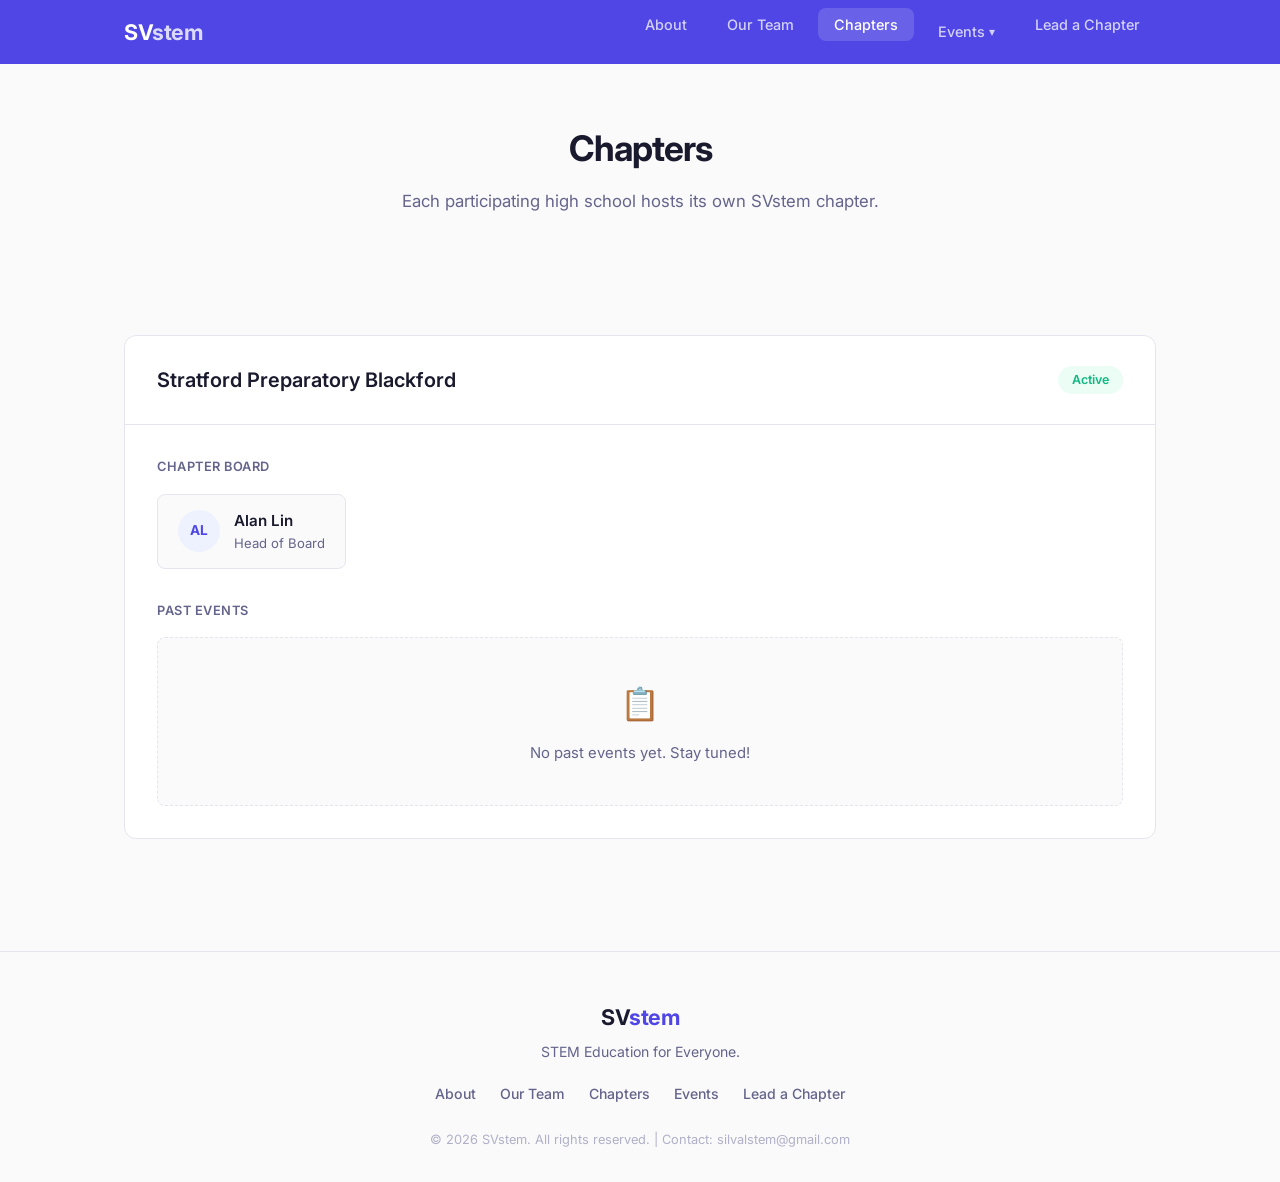
==== chapters.html @ 64b24dd4 "moved some things around" ====
<!DOCTYPE html>
<html lang="en">
<head>
  <meta charset="UTF-8">
  <meta name="viewport" content="width=device-width, initial-scale=1.0">
  <meta name="description" content="SVstem chapters — each participating high school hosts a student-run chapter dedicated to STEM outreach.">
  <title>Chapters — SVstem</title>
  <link rel="preconnect" href="https://fonts.googleapis.com">
  <link rel="preconnect" href="https://fonts.gstatic.com" crossorigin>
  <link href="https://fonts.googleapis.com/css2?family=Inter:wght@300;400;500;600;700&display=swap" rel="stylesheet">
  <link rel="stylesheet" href="styles.css">
</head>
<body>
  <nav id="main-nav">
    <div class="nav-container">
      <a href="index.html" class="nav-logo">SV<span class="logo-accent">stem</span></a>
      <button class="nav-toggle" id="nav-toggle" aria-label="Toggle navigation">
        <span></span><span></span><span></span>
      </button>
      <ul class="nav-links" id="nav-links">
        <li><a href="index.html">About</a></li>
        <li><a href="team.html">Our Team</a></li>
        <li><a href="chapters.html" class="active">Chapters</a></li>
        <li class="nav-dropdown">
          <a href="events.html" class="dropdown-trigger">Events <span class="dropdown-arrow">▾</span></a>
          <ul class="dropdown-menu">
            <li><a href="event-filler.html">Filler Event — Jan 1, 2100</a></li>
          </ul>
        </li>
        <li><a href="lead-a-chapter.html">Lead a Chapter</a></li>
      </ul>
    </div>
  </nav>

  <main>
    <section class="page-header" id="chapters-header">
      <div class="container">
        <h1 class="page-title">Chapters</h1>
        <p class="page-description">Each participating high school hosts its own SVstem chapter.</p>
      </div>
    </section>

    <section class="section" id="chapters-list">
      <div class="container">
        <div class="chapter-card" id="chapter-stratford">
          <div class="chapter-header">
            <h2 class="chapter-name">Stratford Preparatory Blackford</h2>
            <span class="chapter-badge">Active</span>
          </div>
          <div class="chapter-sections">
            <div class="chapter-section">
              <h3>Chapter Board</h3>
              <div class="chapter-board">
                <div class="board-member">
                  <div class="board-avatar">AL</div>
                  <div>
                    <p class="board-name">Alan Lin</p>
                    <p class="board-role">Head of Board</p>
                  </div>
                </div>
              </div>
            </div>
            <div class="chapter-section">
              <h3>Past Events</h3>
              <div class="empty-state">
                <div class="empty-icon">📋</div>
                <p>No past events yet. Stay tuned!</p>
              </div>
            </div>
          </div>
        </div>
      </div>
    </section>
  </main>

  <footer id="main-footer">
    <div class="container footer-content">
      <div class="footer-brand">
        <span class="nav-logo">SV<span class="logo-accent">stem</span></span>
        <p>STEM Education for Everyone.</p>
      </div>
      <div class="footer-links">
        <a href="index.html">About</a>
        <a href="team.html">Our Team</a>
        <a href="chapters.html">Chapters</a>
        <a href="events.html">Events</a>
        <a href="lead-a-chapter.html">Lead a Chapter</a>
      </div>
      <p class="footer-copy">&copy; 2026 SVstem. All rights reserved. | Contact: silvalstem@gmail.com</p>
    </div>
  </footer>

  <script src="script.js"></script>
</body>
</html>
---- styles.css ----
/* ========================================
   SVstem — Design System & Styles
   Minimalistic, clean, modern
   ======================================== */

/* --- Reset & Base --- */
*, *::before, *::after {
  box-sizing: border-box;
  margin: 0;
  padding: 0;
}

:root {
  --color-bg: #fafafa;
  --color-surface: #ffffff;
  --color-text: #1a1a2e;
  --color-text-secondary: #64648c;
  --color-accent: #4f46e5;
  --color-accent-light: #818cf8;
  --color-accent-bg: #eef2ff;
  --color-border: #e5e5ef;
  --color-success: #10b981;

  --font-family: 'Inter', -apple-system, BlinkMacSystemFont, 'Segoe UI', sans-serif;
  --radius: 12px;
  --radius-sm: 8px;
  --shadow-sm: 0 1px 3px rgba(0,0,0,0.04);
  --shadow-md: 0 4px 16px rgba(0,0,0,0.06);
  --shadow-lg: 0 8px 32px rgba(0,0,0,0.08);
  --transition: 0.2s ease;

  --nav-height: 64px;
}

html {
  scroll-behavior: smooth;
}

body {
  font-family: var(--font-family);
  background: var(--color-bg);
  color: var(--color-text);
  line-height: 1.6;
  -webkit-font-smoothing: antialiased;
}

a {
  color: inherit;
  text-decoration: none;
}

img {
  max-width: 100%;
  display: block;
}

/* --- Container --- */
.container {
  max-width: 1080px;
  margin: 0 auto;
  padding: 0 24px;
}

/* --- Navigation --- */
#main-nav {
  position: fixed;
  top: 0;
  left: 0;
  right: 0;
  z-index: 100;
  background: var(--color-accent);
  backdrop-filter: blur(16px);
  -webkit-backdrop-filter: blur(16px);
  border-bottom: none;
  height: var(--nav-height);
}

.nav-container {
  max-width: 1080px;
  margin: 0 auto;
  padding: 0 24px;
  display: flex;
  align-items: center;
  justify-content: space-between;
  height: 100%;
}

.nav-logo {
  font-size: 1.35rem;
  font-weight: 700;
  letter-spacing: -0.5px;
  color: #fff;
}

.logo-accent {
  color: rgba(255, 255, 255, 0.8);
}

.nav-links {
  display: flex;
  list-style: none;
  gap: 8px;
}

.nav-links a {
  padding: 8px 16px;
  border-radius: var(--radius-sm);
  font-size: 0.9rem;
  font-weight: 500;
  color: rgba(255, 255, 255, 0.75);
  transition: color var(--transition), background var(--transition);
}

.nav-links a:hover,
.nav-links a.active {
  color: #fff;
  background: rgba(255, 255, 255, 0.15);
}

.nav-toggle {
  display: none;
  background: none;
  border: none;
  cursor: pointer;
  flex-direction: column;
  gap: 5px;
  padding: 4px;
}

.nav-toggle span {
  display: block;
  width: 22px;
  height: 2px;
  background: #fff;
  border-radius: 2px;
  transition: transform var(--transition), opacity var(--transition);
}

/* --- Hero --- */
.hero {
  position: relative;
  min-height: 85vh;
  display: flex;
  align-items: center;
  padding: calc(var(--nav-height) + 48px) 24px 80px;
  max-width: 1080px;
  margin: 0 auto;
  overflow: hidden;
}

.hero-content {
  position: relative;
  z-index: 1;
  max-width: 620px;
}

.hero-title {
  font-size: clamp(2.4rem, 5vw, 3.6rem);
  font-weight: 700;
  line-height: 1.15;
  letter-spacing: -1.5px;
  margin-bottom: 24px;
}

.text-accent {
  color: var(--color-accent);
}

.hero-subtitle {
  font-size: 1.1rem;
  color: var(--color-text-secondary);
  line-height: 1.7;
  margin-bottom: 36px;
  max-width: 500px;
}

.hero-decoration {
  position: absolute;
  right: -40px;
  top: 50%;
  transform: translateY(-50%);
  width: 400px;
  height: 400px;
}

.hero-shape {
  position: absolute;
  border-radius: 50%;
  opacity: 0.12;
}

.shape-1 {
  width: 320px;
  height: 320px;
  background: var(--color-accent);
  top: 0;
  right: 0;
  animation: float 8s ease-in-out infinite;
}

.shape-2 {
  width: 200px;
  height: 200px;
  background: var(--color-accent-light);
  bottom: 20px;
  left: 20px;
  animation: float 6s ease-in-out infinite reverse;
}

.shape-3 {
  width: 120px;
  height: 120px;
  background: var(--color-success);
  top: 40px;
  left: 60px;
  animation: float 7s ease-in-out infinite 1s;
}

@keyframes float {
  0%, 100% { transform: translateY(0); }
  50% { transform: translateY(-20px); }
}

/* --- Buttons --- */
.btn {
  display: inline-block;
  padding: 12px 28px;
  border-radius: var(--radius-sm);
  font-size: 0.9rem;
  font-weight: 600;
  cursor: pointer;
  transition: all var(--transition);
  border: none;
}

.btn-primary {
  background: var(--color-accent);
  color: #fff;
}

.btn-primary:hover {
  background: #4338ca;
  box-shadow: 0 4px 16px rgba(79, 70, 229, 0.3);
}

.btn-outline {
  background: transparent;
  color: var(--color-accent);
  border: 1.5px solid var(--color-accent);
}

.btn-outline:hover {
  background: var(--color-accent-bg);
}

/* --- Sections --- */
.section {
  padding: 80px 0;
}

.section-alt {
  background: var(--color-surface);
  border-top: 1px solid var(--color-border);
  border-bottom: 1px solid var(--color-border);
}

.section-title {
  font-size: 1.75rem;
  font-weight: 700;
  letter-spacing: -0.5px;
  margin-bottom: 48px;
  text-align: center;
}

/* --- Page Header --- */
.page-header {
  padding: calc(var(--nav-height) + 56px) 0 40px;
  text-align: center;
}

.page-title {
  font-size: 2.2rem;
  font-weight: 700;
  letter-spacing: -1px;
  margin-bottom: 12px;
}

.page-description {
  color: var(--color-text-secondary);
  font-size: 1.05rem;
}

/* --- About Cards --- */
.about-grid {
  display: grid;
  grid-template-columns: repeat(auto-fit, minmax(280px, 1fr));
  gap: 24px;
}

.about-card {
  background: var(--color-surface);
  border: 1px solid var(--color-border);
  border-radius: var(--radius);
  padding: 32px 28px;
  transition: box-shadow var(--transition), transform var(--transition);
}

.about-card:hover {
  box-shadow: var(--shadow-md);
  transform: translateY(-2px);
}

.about-icon {
  font-size: 1.8rem;
  margin-bottom: 16px;
}

.about-card h3 {
  font-size: 1.1rem;
  font-weight: 600;
  margin-bottom: 12px;
}

.about-card p {
  color: var(--color-text-secondary);
  font-size: 0.93rem;
  line-height: 1.65;
}

/* --- CTA --- */
.cta-container {
  text-align: center;
  max-width: 600px;
}

.cta-text {
  color: var(--color-text-secondary);
  font-size: 1.05rem;
  line-height: 1.7;
  margin-bottom: 32px;
}

.cta-actions {
  display: flex;
  gap: 16px;
  justify-content: center;
  flex-wrap: wrap;
}

/* --- Team --- */
.team-grid {
  display: grid;
  grid-template-columns: repeat(auto-fill, minmax(240px, 1fr));
  gap: 24px;
}

.team-card {
  background: var(--color-surface);
  border: 1px solid var(--color-border);
  border-radius: var(--radius);
  padding: 36px 28px;
  text-align: center;
  transition: box-shadow var(--transition), transform var(--transition);
}

.team-card:hover {
  box-shadow: var(--shadow-md);
  transform: translateY(-2px);
}

.team-avatar {
  width: 64px;
  height: 64px;
  border-radius: 50%;
  background: var(--color-accent-bg);
  color: var(--color-accent);
  display: flex;
  align-items: center;
  justify-content: center;
  font-weight: 700;
  font-size: 1.1rem;
  margin: 0 auto 20px;
}

.team-name {
  font-size: 1.05rem;
  font-weight: 600;
  margin-bottom: 4px;
}

.team-role {
  color: var(--color-text-secondary);
  font-size: 0.88rem;
  margin-bottom: 14px;
}

.team-email {
  color: var(--color-accent);
  font-size: 0.85rem;
  font-weight: 500;
  transition: color var(--transition);
}

.team-email:hover {
  color: #4338ca;
}

/* --- Chapters --- */
.chapter-card {
  background: var(--color-surface);
  border: 1px solid var(--color-border);
  border-radius: var(--radius);
  overflow: hidden;
  margin-bottom: 32px;
}

.chapter-header {
  display: flex;
  align-items: center;
  justify-content: space-between;
  padding: 28px 32px;
  border-bottom: 1px solid var(--color-border);
}

.chapter-name {
  font-size: 1.25rem;
  font-weight: 600;
}

.chapter-badge {
  background: #ecfdf5;
  color: var(--color-success);
  font-size: 0.78rem;
  font-weight: 600;
  padding: 4px 14px;
  border-radius: 999px;
}

.chapter-sections {
  padding: 32px;
  display: grid;
  gap: 32px;
}

.chapter-section h3 {
  font-size: 1rem;
  font-weight: 600;
  margin-bottom: 16px;
  color: var(--color-text-secondary);
  text-transform: uppercase;
  letter-spacing: 0.5px;
  font-size: 0.8rem;
}

.chapter-board {
  display: flex;
  flex-wrap: wrap;
  gap: 16px;
}

.board-member {
  display: flex;
  align-items: center;
  gap: 14px;
  background: var(--color-bg);
  padding: 14px 20px;
  border-radius: var(--radius-sm);
  border: 1px solid var(--color-border);
}

.board-avatar {
  width: 42px;
  height: 42px;
  border-radius: 50%;
  background: var(--color-accent-bg);
  color: var(--color-accent);
  display: flex;
  align-items: center;
  justify-content: center;
  font-weight: 700;
  font-size: 0.85rem;
  flex-shrink: 0;
}

.board-name {
  font-weight: 600;
  font-size: 0.95rem;
}

.board-role {
  color: var(--color-text-secondary);
  font-size: 0.82rem;
}

/* --- Empty State --- */
.empty-state {
  text-align: center;
  padding: 40px 24px;
  background: var(--color-bg);
  border-radius: var(--radius-sm);
  border: 1px dashed var(--color-border);
}

.empty-icon {
  font-size: 2rem;
  margin-bottom: 12px;
}

.empty-state p {
  color: var(--color-text-secondary);
  font-size: 0.93rem;
}

/* --- Calendar --- */
.calendar-wrapper {
  background: var(--color-surface);
  border: 1px solid var(--color-border);
  border-radius: var(--radius);
  padding: 32px;
  margin-bottom: 40px;
}

.calendar-nav {
  display: flex;
  align-items: center;
  justify-content: space-between;
  margin-bottom: 24px;
}

.calendar-month {
  font-size: 1.15rem;
  font-weight: 600;
}

.calendar-btn {
  background: var(--color-bg);
  border: 1px solid var(--color-border);
  border-radius: var(--radius-sm);
  padding: 8px 16px;
  cursor: pointer;
  font-size: 1rem;
  color: var(--color-text);
  transition: all var(--transition);
}

.calendar-btn:hover {
  background: var(--color-accent-bg);
  color: var(--color-accent);
  border-color: var(--color-accent);
}

.calendar-grid {
  display: grid;
  grid-template-columns: repeat(7, 1fr);
  gap: 2px;
}

.calendar-day-header {
  text-align: center;
  font-size: 0.78rem;
  font-weight: 600;
  color: var(--color-text-secondary);
  padding: 8px 0;
  text-transform: uppercase;
  letter-spacing: 0.5px;
}

.calendar-day {
  text-align: center;
  padding: 10px 4px;
  border-radius: var(--radius-sm);
  font-size: 0.88rem;
  color: var(--color-text-secondary);
  transition: background var(--transition);
}

.calendar-day.today {
  background: var(--color-accent);
  color: #fff;
  font-weight: 600;
}

.calendar-day.other-month {
  color: #d1d1e0;
}

/* --- Nav Dropdown --- */
.nav-dropdown {
  position: relative;
}

.dropdown-trigger {
  display: flex;
  align-items: center;
  gap: 4px;
}

.dropdown-arrow {
  font-size: 0.75rem;
  transition: transform 0.2s ease;
}

.dropdown-menu {
  position: absolute;
  top: 100%;
  left: 0;
  min-width: 240px;
  background: var(--color-surface);
  border: 1px solid var(--color-border);
  border-radius: var(--radius-sm);
  box-shadow: var(--shadow-md);
  list-style: none;
  padding: 8px 0;
  opacity: 0;
  visibility: hidden;
  transform: translateY(4px);
  transition: opacity 0.2s ease, transform 0.2s ease, visibility 0.2s ease;
  z-index: 200;
}

.nav-dropdown:hover .dropdown-menu,
.nav-dropdown.open .dropdown-menu {
  opacity: 1;
  visibility: visible;
  transform: translateY(0);
}

.nav-dropdown:hover .dropdown-arrow {
  transform: rotate(180deg);
}

.dropdown-menu li a {
  display: block;
  padding: 10px 20px;
  font-size: 0.88rem;
  font-weight: 500;
  color: var(--color-text-secondary);
  transition: color var(--transition), background var(--transition);
  white-space: nowrap;
}

.dropdown-menu li a:hover,
.dropdown-menu li a.active {
  color: var(--color-accent);
  background: var(--color-accent-bg);
}

/* --- Events Listing Cards --- */
.events-list {
  display: grid;
  gap: 16px;
}

.event-card {
  display: flex;
  align-items: center;
  gap: 24px;
  padding: 24px 28px;
  background: var(--color-surface);
  border: 1px solid var(--color-border);
  border-radius: var(--radius);
  text-decoration: none;
  transition: box-shadow var(--transition), transform var(--transition);
}

.event-card:hover {
  box-shadow: var(--shadow-md);
  transform: translateY(-2px);
}

.event-card-date {
  display: flex;
  flex-direction: column;
  align-items: center;
  min-width: 56px;
  padding: 12px 8px;
  background: var(--color-accent-bg);
  border-radius: var(--radius-sm);
  flex-shrink: 0;
}

.event-card-month {
  font-size: 0.72rem;
  font-weight: 700;
  text-transform: uppercase;
  letter-spacing: 0.5px;
  color: var(--color-accent);
}

.event-card-day {
  font-size: 1.4rem;
  font-weight: 700;
  line-height: 1.1;
  color: var(--color-text);
}

.event-card-year {
  font-size: 0.7rem;
  color: var(--color-text-secondary);
}

.event-card-info {
  flex: 1;
  min-width: 0;
}

.event-card-title {
  font-size: 1.1rem;
  font-weight: 600;
  margin-bottom: 6px;
  color: var(--color-text);
}

.event-card-desc {
  font-size: 0.9rem;
  color: var(--color-text-secondary);
  line-height: 1.5;
  display: -webkit-box;
  -webkit-line-clamp: 2;
  line-clamp: 2;
  -webkit-box-orient: vertical;
  overflow: hidden;
}

.event-card-arrow {
  font-size: 1.2rem;
  color: var(--color-text-secondary);
  flex-shrink: 0;
  transition: transform var(--transition), color var(--transition);
}

.event-card:hover .event-card-arrow {
  transform: translateX(4px);
  color: var(--color-accent);
}

/* --- Event Detail Page --- */
.back-link {
  display: inline-block;
  font-size: 0.88rem;
  font-weight: 500;
  color: var(--color-accent);
  margin-bottom: 16px;
  transition: opacity var(--transition);
}

.back-link:hover {
  opacity: 0.7;
}

.event-detail-card {
  background: var(--color-surface);
  border: 1px solid var(--color-border);
  border-radius: var(--radius);
  overflow: hidden;
}

.event-detail-meta {
  display: flex;
  align-items: center;
  gap: 28px;
  padding: 32px;
  border-bottom: 1px solid var(--color-border);
  background: var(--color-bg);
}

.event-detail-date-block {
  display: flex;
  flex-direction: column;
  align-items: center;
  min-width: 72px;
  padding: 16px 12px;
  background: var(--color-accent-bg);
  border-radius: var(--radius-sm);
  flex-shrink: 0;
}

.event-detail-month {
  font-size: 0.78rem;
  font-weight: 700;
  text-transform: uppercase;
  letter-spacing: 0.5px;
  color: var(--color-accent);
}

.event-detail-day {
  font-size: 1.8rem;
  font-weight: 700;
  line-height: 1.1;
  color: var(--color-text);
}

.event-detail-year {
  font-size: 0.78rem;
  color: var(--color-text-secondary);
}

.event-detail-info p {
  font-size: 0.93rem;
  color: var(--color-text-secondary);
  margin-bottom: 4px;
}

.event-detail-info p strong {
  color: var(--color-text);
}

.event-detail-body {
  padding: 32px;
}

.event-detail-body h2 {
  font-size: 1.25rem;
  font-weight: 600;
  margin-bottom: 20px;
}

.event-detail-body p {
  color: var(--color-text-secondary);
  font-size: 0.95rem;
  line-height: 1.7;
  margin-bottom: 16px;
}

.event-detail-body p:last-child {
  margin-bottom: 0;
}

/* --- Contact Page --- */
.contact-card {
  background: var(--color-surface);
  border: 1px solid var(--color-border);
  border-radius: var(--radius);
  padding: 48px 40px;
  max-width: 560px;
  margin: 0 auto;
  text-align: center;
}

.contact-icon {
  font-size: 2.4rem;
  margin-bottom: 20px;
}

.contact-card h2 {
  font-size: 1.4rem;
  font-weight: 600;
  margin-bottom: 16px;
}

.contact-card p {
  color: var(--color-text-secondary);
  font-size: 0.95rem;
  line-height: 1.65;
  margin-bottom: 8px;
}

.contact-email-label {
  margin-top: 24px;
  font-size: 0.85rem;
  font-weight: 600;
  color: var(--color-text) !important;
  text-transform: uppercase;
  letter-spacing: 0.5px;
}

.contact-email {
  display: inline-block;
  margin-top: 8px;
  font-size: 1.15rem;
  font-weight: 600;
  color: var(--color-accent);
  transition: opacity var(--transition);
}

.contact-email:hover {
  opacity: 0.7;
}

/* --- Footer --- */
#main-footer {
  border-top: 1px solid var(--color-border);
  padding: 48px 0 32px;
}

#main-footer .nav-logo {
  color: var(--color-text);
}

#main-footer .logo-accent {
  color: var(--color-accent);
}

.footer-content {
  text-align: center;
}

.footer-brand {
  margin-bottom: 20px;
}

.footer-brand p {
  color: var(--color-text-secondary);
  font-size: 0.88rem;
  margin-top: 6px;
}

.footer-links {
  display: flex;
  justify-content: center;
  gap: 24px;
  margin-bottom: 24px;
}

.footer-links a {
  color: var(--color-text-secondary);
  font-size: 0.88rem;
  font-weight: 500;
  transition: color var(--transition);
}

.footer-links a:hover {
  color: var(--color-accent);
}

.footer-copy {
  color: #b0b0c8;
  font-size: 0.8rem;
}

/* --- Responsive --- */
@media (max-width: 768px) {
  .nav-toggle {
    display: flex;
  }

  .nav-links {
    position: fixed;
    top: var(--nav-height);
    left: 0;
    right: 0;
    background: var(--color-accent);
    border-bottom: 1px solid rgba(255, 255, 255, 0.1);
    flex-direction: column;
    padding: 16px 24px;
    gap: 4px;
    transform: translateY(-100%);
    opacity: 0;
    pointer-events: none;
    transition: transform 0.3s ease, opacity 0.3s ease;
  }

  .nav-links.open {
    transform: translateY(0);
    opacity: 1;
    pointer-events: all;
  }

  .hero {
    min-height: auto;
    padding: calc(var(--nav-height) + 48px) 24px 64px;
  }

  .hero-decoration {
    display: none;
  }

  .hero-title {
    font-size: 2rem;
  }

  .section {
    padding: 56px 0;
  }

  .chapter-header {
    flex-direction: column;
    align-items: flex-start;
    gap: 12px;
    padding: 20px 24px;
  }

  .chapter-sections {
    padding: 24px;
  }

  .calendar-wrapper {
    padding: 20px 16px;
  }

  .team-grid {
    grid-template-columns: repeat(auto-fill, minmax(200px, 1fr));
  }

  .dropdown-menu {
    position: static;
    box-shadow: none;
    border: none;
    padding: 0 0 0 16px;
    opacity: 0;
    visibility: hidden;
    max-height: 0;
    transform: none;
    transition: opacity 0.2s ease, max-height 0.3s ease, visibility 0.2s ease;
  }

  .nav-dropdown.open .dropdown-menu {
    opacity: 1;
    visibility: visible;
    max-height: 200px;
  }

  .event-detail-meta {
    flex-direction: column;
    align-items: flex-start;
  }

  .event-card {
    flex-direction: column;
    align-items: flex-start;
    gap: 16px;
  }

  .event-card-arrow {
    display: none;
  }

  .contact-card {
    padding: 32px 24px;
  }
}

@media (max-width: 480px) {
  .calendar-day {
    padding: 8px 2px;
    font-size: 0.78rem;
  }
}

/* --- Fade-in animation --- */
.fade-in {
  opacity: 0;
  transform: translateY(16px);
  transition: opacity 0.5s ease, transform 0.5s ease;
}

.fade-in.visible {
  opacity: 1;
  transform: translateY(0);
}
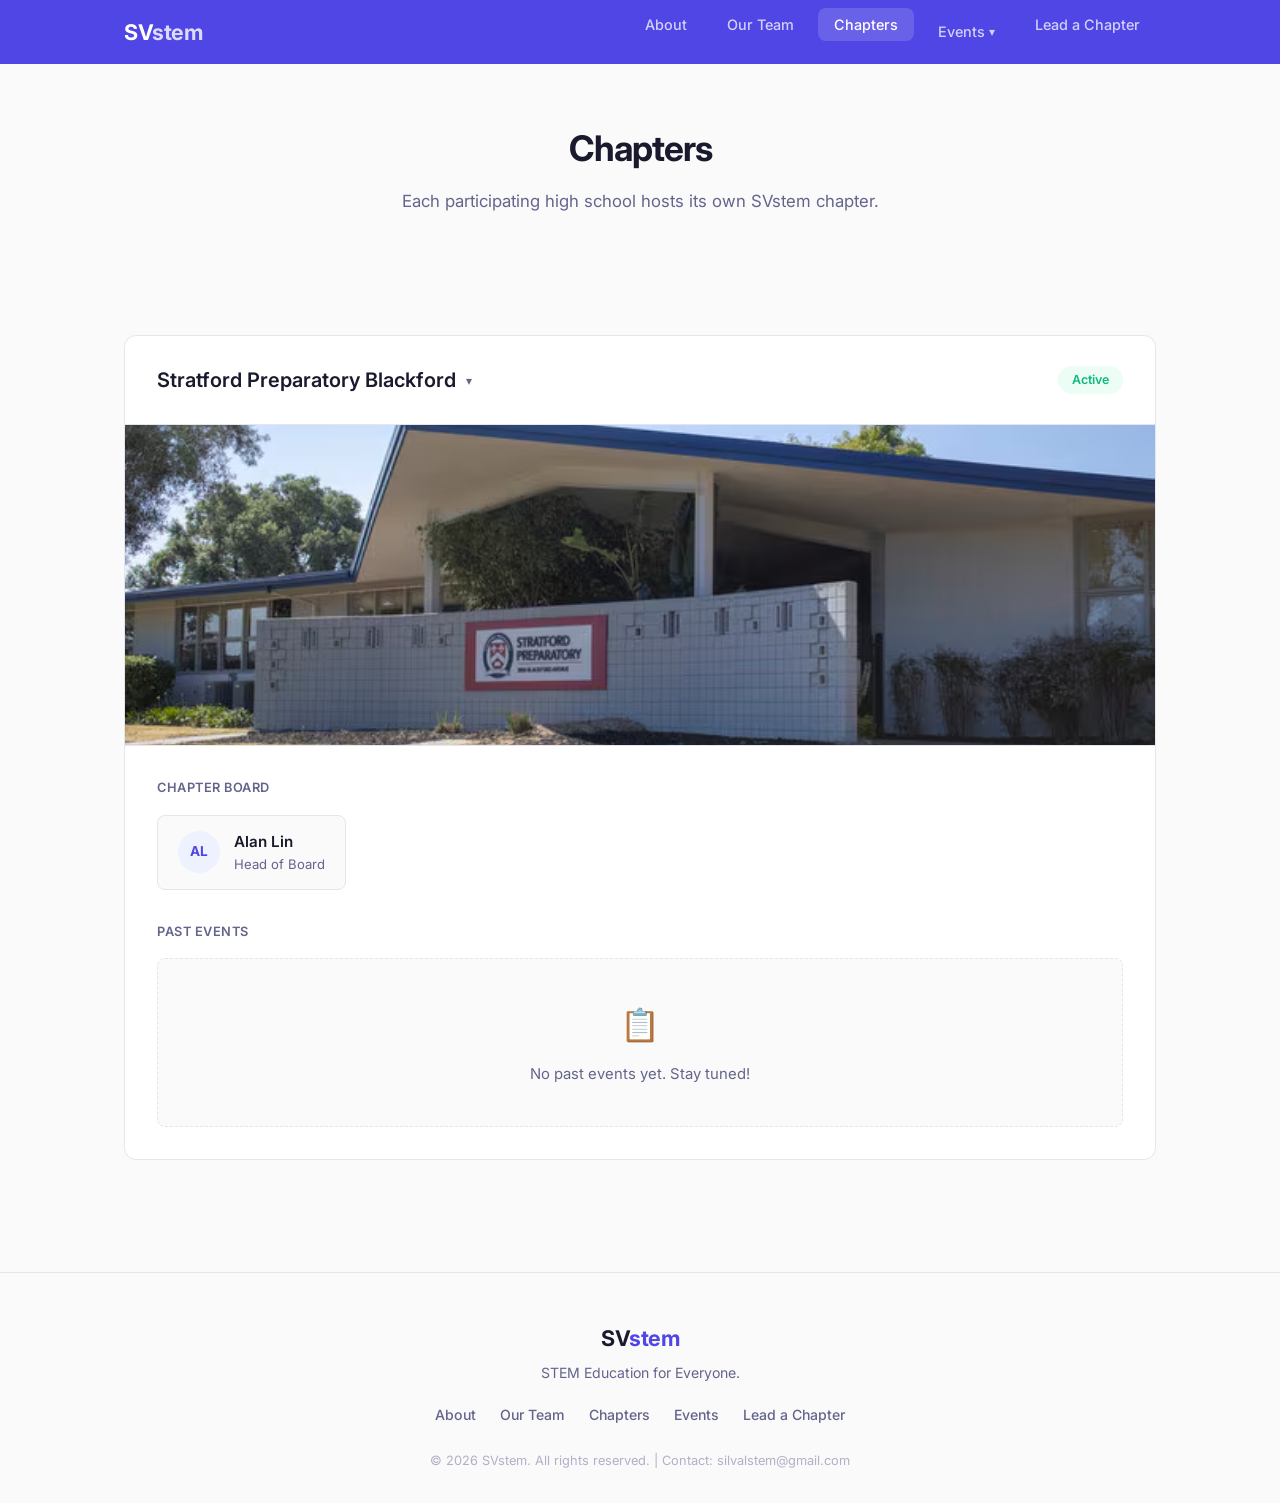
==== commit cfa75158: "picture for spb" ====
--- a/chapters.html
+++ b/chapters.html
@@ -44,10 +44,16 @@
       <div class="container">
         <div class="chapter-card" id="chapter-stratford">
           <div class="chapter-header">
-            <h2 class="chapter-name">Stratford Preparatory Blackford</h2>
+            <button type="button" class="chapter-name-toggle" id="chapter-stratford-toggle" aria-expanded="false" aria-controls="chapter-stratford-body">
+              <h2 class="chapter-name">Stratford Preparatory Blackford</h2>
+              <span class="chapter-name-chevron" aria-hidden="true">▾</span>
+            </button>
             <span class="chapter-badge">Active</span>
           </div>
-          <div class="chapter-sections">
+          <div class="chapter-photo-wrap">
+            <img class="chapter-photo" src="data/stratford-prep.jpg" alt="Stratford Preparatory Blackford campus" loading="lazy">
+          </div>
+          <div class="chapter-sections" id="chapter-stratford-body" hidden>
             <div class="chapter-section">
               <h3>Chapter Board</h3>
               <div class="chapter-board">
--- a/styles.css
+++ b/styles.css
@@ -418,8 +418,61 @@
   display: flex;
   align-items: center;
   justify-content: space-between;
+  gap: 16px;
   padding: 28px 32px;
   border-bottom: 1px solid var(--color-border);
+}
+
+.chapter-name-toggle {
+  display: flex;
+  align-items: center;
+  gap: 10px;
+  flex: 1;
+  min-width: 0;
+  text-align: left;
+  background: none;
+  border: none;
+  padding: 0;
+  cursor: pointer;
+  font: inherit;
+  color: inherit;
+  border-radius: var(--radius-sm);
+  transition: color var(--transition), background var(--transition);
+}
+
+.chapter-name-toggle:hover {
+  color: var(--color-accent);
+}
+
+.chapter-name-toggle:focus-visible {
+  outline: 2px solid var(--color-accent);
+  outline-offset: 3px;
+}
+
+.chapter-name-toggle .chapter-name {
+  margin: 0;
+}
+
+.chapter-name-chevron {
+  flex-shrink: 0;
+  font-size: 0.75rem;
+  color: var(--color-text-secondary);
+  transition: transform 0.2s ease;
+}
+
+.chapter-name-toggle[aria-expanded="true"] .chapter-name-chevron {
+  transform: rotate(180deg);
+}
+
+.chapter-photo-wrap {
+  border-bottom: 1px solid var(--color-border);
+  background: var(--color-bg);
+}
+
+.chapter-photo {
+  width: 100%;
+  max-height: 320px;
+  object-fit: cover;
 }
 
 .chapter-name {
@@ -826,55 +879,114 @@
   margin-bottom: 0;
 }
 
-/* --- Contact Page --- */
-.contact-card {
+/* --- Lead a Chapter Page --- */
+.lead-grid {
+  display: grid;
+  grid-template-columns: 1fr 340px;
+  gap: 40px;
+  align-items: start;
+}
+
+.lead-content h2 {
+  font-size: 1.4rem;
+  font-weight: 600;
+  margin-bottom: 20px;
+}
+
+.lead-content h3 {
+  font-size: 1.1rem;
+  font-weight: 600;
+  margin-top: 32px;
+  margin-bottom: 14px;
+}
+
+.lead-content p {
+  color: var(--color-text-secondary);
+  font-size: 0.95rem;
+  line-height: 1.7;
+  margin-bottom: 14px;
+}
+
+.lead-list {
+  color: var(--color-text-secondary);
+  font-size: 0.95rem;
+  line-height: 1.8;
+  padding-left: 24px;
+  margin-bottom: 8px;
+}
+
+.lead-list li {
+  margin-bottom: 6px;
+}
+
+.inline-link {
+  color: var(--color-accent);
+  font-weight: 500;
+  transition: opacity var(--transition);
+}
+
+.inline-link:hover {
+  opacity: 0.7;
+}
+
+.lead-sidebar {
+  display: flex;
+  flex-direction: column;
+  gap: 24px;
+}
+
+.lead-cta-card {
   background: var(--color-surface);
   border: 1px solid var(--color-border);
   border-radius: var(--radius);
-  padding: 48px 40px;
-  max-width: 560px;
-  margin: 0 auto;
+  padding: 32px 28px;
   text-align: center;
 }
 
-.contact-icon {
-  font-size: 2.4rem;
+.lead-cta-icon {
+  font-size: 2.2rem;
+  margin-bottom: 16px;
+}
+
+.lead-cta-card h3 {
+  font-size: 1.15rem;
+  font-weight: 600;
+  margin-bottom: 12px;
+}
+
+.lead-cta-card p {
+  color: var(--color-text-secondary);
+  font-size: 0.9rem;
+  line-height: 1.6;
   margin-bottom: 20px;
 }
 
-.contact-card h2 {
-  font-size: 1.4rem;
-  font-weight: 600;
-  margin-bottom: 16px;
-}
-
-.contact-card p {
-  color: var(--color-text-secondary);
-  font-size: 0.95rem;
-  line-height: 1.65;
-  margin-bottom: 8px;
-}
-
-.contact-email-label {
-  margin-top: 24px;
-  font-size: 0.85rem;
-  font-weight: 600;
-  color: var(--color-text) !important;
-  text-transform: uppercase;
-  letter-spacing: 0.5px;
-}
-
-.contact-email {
-  display: inline-block;
-  margin-top: 8px;
-  font-size: 1.15rem;
-  font-weight: 600;
-  color: var(--color-accent);
-  transition: opacity var(--transition);
-}
-
-.contact-email:hover {
-  opacity: 0.7;
+.lead-stats-card {
+  background: var(--color-surface);
+  border: 1px solid var(--color-border);
+  border-radius: var(--radius);
+  padding: 28px;
+  display: flex;
+  gap: 24px;
+}
+
+.lead-stat {
+  flex: 1;
+  text-align: center;
+}
+
+.lead-stat-number {
+  display: block;
+  font-size: 2rem;
+  font-weight: 700;
+  color: var(--color-accent);
+  line-height: 1.2;
+}
+
+.lead-stat-label {
+  font-size: 0.8rem;
+  color: var(--color-text-secondary);
+  font-weight: 500;
 }
 
 /* --- Footer --- */
@@ -980,6 +1092,10 @@
     padding: 20px 24px;
   }
 
+  .chapter-name-toggle {
+    width: 100%;
+  }
+
   .chapter-sections {
     padding: 24px;
   }
@@ -1025,8 +1141,8 @@
     display: none;
   }
 
-  .contact-card {
-    padding: 32px 24px;
+  .lead-grid {
+    grid-template-columns: 1fr;
   }
 }
 
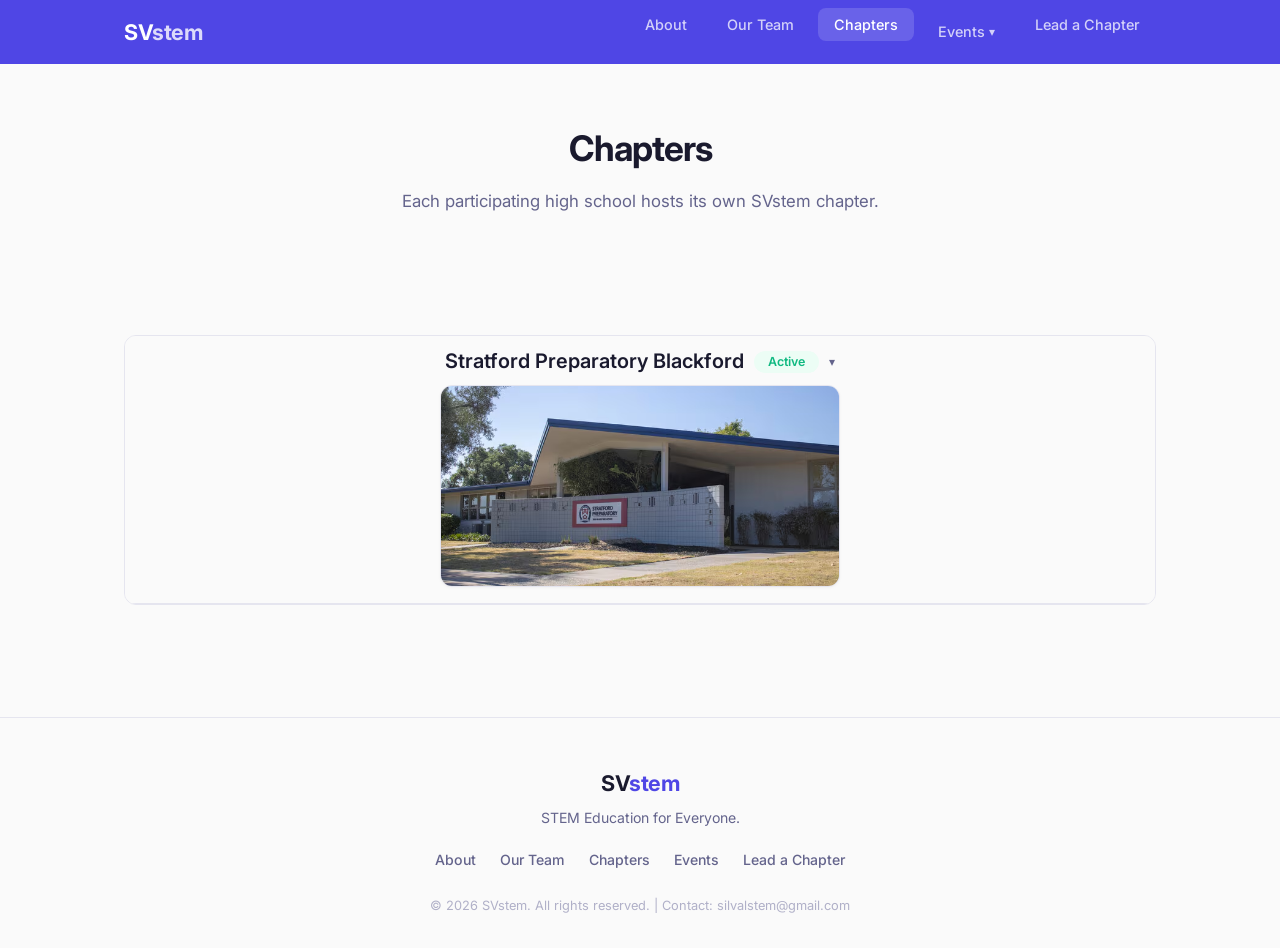
==== commit 2b90d454: "added things" ====
--- a/chapters.html
+++ b/chapters.html
@@ -43,15 +43,19 @@
     <section class="section" id="chapters-list">
       <div class="container">
         <div class="chapter-card" id="chapter-stratford">
-          <div class="chapter-header">
-            <button type="button" class="chapter-name-toggle" id="chapter-stratford-toggle" aria-expanded="false" aria-controls="chapter-stratford-body">
-              <h2 class="chapter-name">Stratford Preparatory Blackford</h2>
-              <span class="chapter-name-chevron" aria-hidden="true">▾</span>
-            </button>
-            <span class="chapter-badge">Active</span>
-          </div>
-          <div class="chapter-photo-wrap">
-            <img class="chapter-photo" src="data/stratford-prep.jpg" alt="Stratford Preparatory Blackford campus" loading="lazy">
+          <div class="chapter-top">
+            <div class="chapter-top-inner">
+              <h2 class="chapter-name-heading">
+                <button type="button" class="chapter-name-toggle" id="chapter-stratford-toggle" aria-expanded="false" aria-controls="chapter-stratford-body">
+                  <span class="chapter-name">Stratford Preparatory Blackford</span>
+                  <span class="chapter-badge">Active</span>
+                  <span class="chapter-name-chevron" aria-hidden="true">▾</span>
+                </button>
+              </h2>
+              <div class="chapter-photo-frame">
+                <img class="chapter-photo" src="data/stratford-prep.jpg" alt="Stratford Preparatory Blackford campus" loading="lazy">
+              </div>
+            </div>
           </div>
           <div class="chapter-sections" id="chapter-stratford-body" hidden>
             <div class="chapter-section">
--- a/styles.css
+++ b/styles.css
@@ -414,22 +414,39 @@
   margin-bottom: 32px;
 }
 
-.chapter-header {
-  display: flex;
+.chapter-top {
+  padding: 14px 24px 16px;
+  border-bottom: 1px solid var(--color-border);
+  background: var(--color-bg);
+}
+
+.chapter-top-inner {
+  display: flex;
+  flex-direction: column;
   align-items: center;
-  justify-content: space-between;
-  gap: 16px;
-  padding: 28px 32px;
-  border-bottom: 1px solid var(--color-border);
+  gap: 12px;
+  max-width: 480px;
+  margin: 0 auto;
+  text-align: center;
+}
+
+.chapter-name-heading {
+  margin: 0;
+  font-size: inherit;
+  font-weight: inherit;
+  width: 100%;
+  line-height: 1.15;
 }
 
 .chapter-name-toggle {
-  display: flex;
+  display: inline-flex;
   align-items: center;
-  gap: 10px;
-  flex: 1;
-  min-width: 0;
-  text-align: left;
+  justify-content: center;
+  flex-wrap: wrap;
+  gap: 6px 10px;
+  width: 100%;
+  max-width: 100%;
+  text-align: center;
   background: none;
   border: none;
   padding: 0;
@@ -451,6 +468,12 @@
 
 .chapter-name-toggle .chapter-name {
   margin: 0;
+  font-size: 1.25rem;
+  font-weight: 600;
+}
+
+.chapter-name-toggle .chapter-badge {
+  flex-shrink: 0;
 }
 
 .chapter-name-chevron {
@@ -464,15 +487,21 @@
   transform: rotate(180deg);
 }
 
-.chapter-photo-wrap {
-  border-bottom: 1px solid var(--color-border);
-  background: var(--color-bg);
+.chapter-photo-frame {
+  width: 100%;
+  max-width: 400px;
+  border-radius: var(--radius);
+  overflow: hidden;
+  border: 1px solid var(--color-border);
+  box-shadow: var(--shadow-sm);
+  background: var(--color-surface);
 }
 
 .chapter-photo {
   width: 100%;
-  max-height: 320px;
+  max-height: 200px;
   object-fit: cover;
+  display: block;
 }
 
 .chapter-name {
@@ -493,6 +522,10 @@
   padding: 32px;
   display: grid;
   gap: 32px;
+}
+
+.chapter-sections[hidden] {
+  display: none !important;
 }
 
 .chapter-section h3 {
@@ -1085,11 +1118,12 @@
     padding: 56px 0;
   }
 
-  .chapter-header {
-    flex-direction: column;
-    align-items: flex-start;
-    gap: 12px;
-    padding: 20px 24px;
+  .chapter-top {
+    padding: 12px 16px 14px;
+  }
+
+  .chapter-top-inner {
+    gap: 10px;
   }
 
   .chapter-name-toggle {
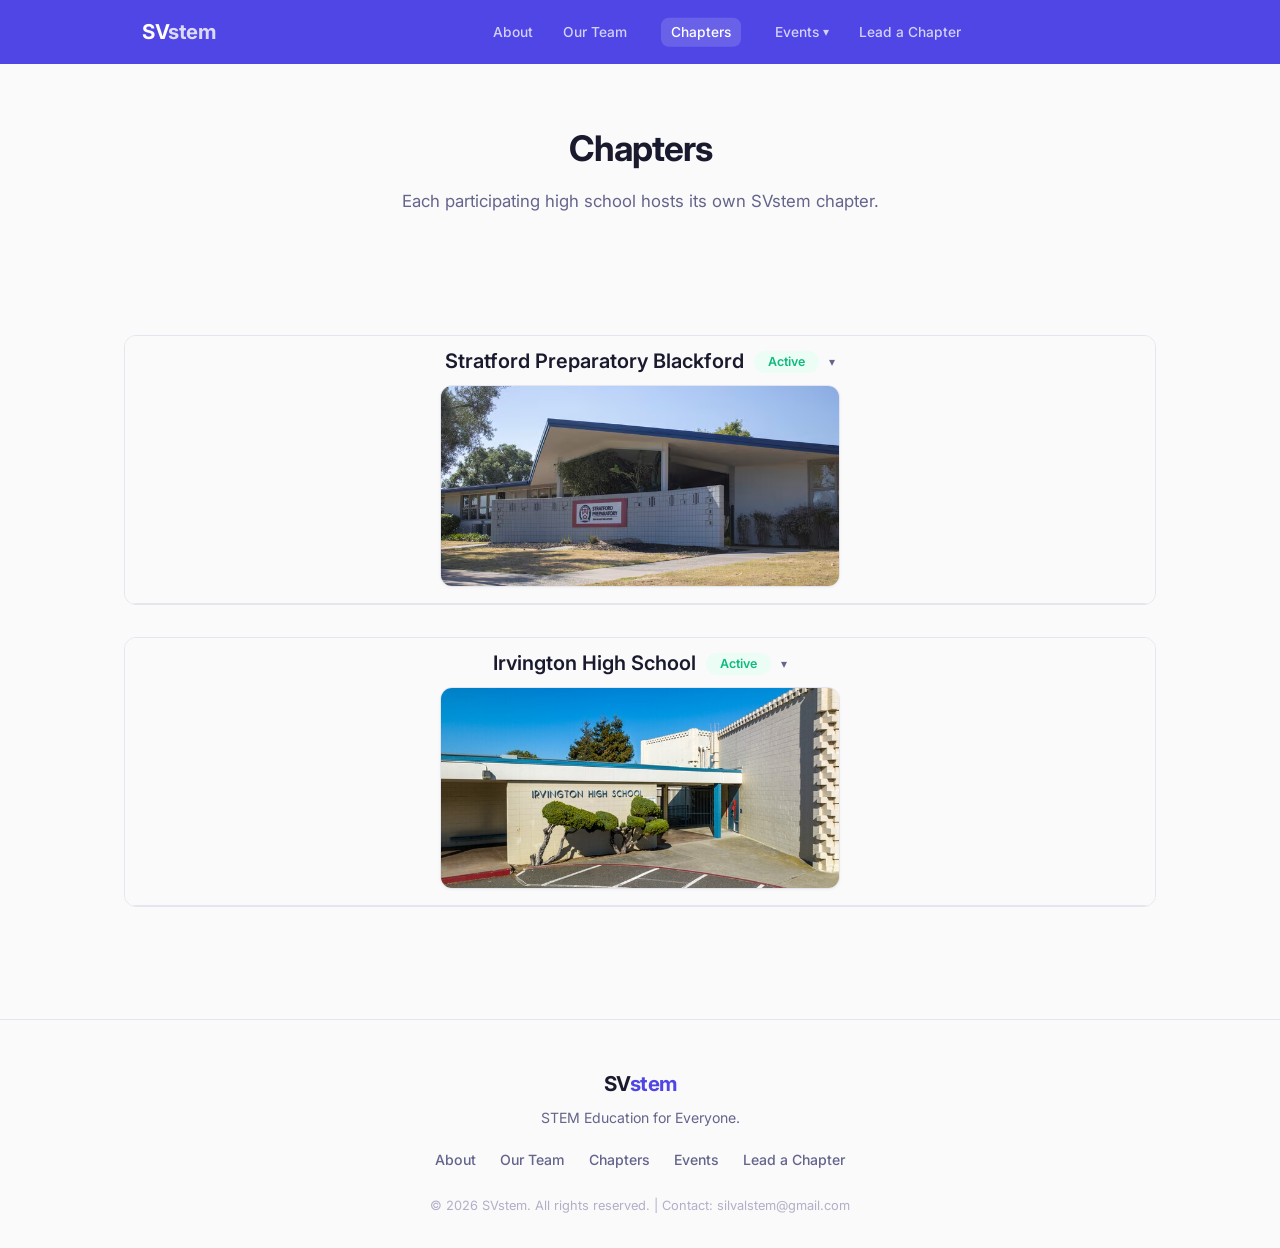
==== commit c42ee8e3: "added things" ====
--- a/chapters.html
+++ b/chapters.html
@@ -18,16 +18,26 @@
         <span></span><span></span><span></span>
       </button>
       <ul class="nav-links" id="nav-links">
-        <li><a href="index.html">About</a></li>
-        <li><a href="team.html">Our Team</a></li>
-        <li><a href="chapters.html" class="active">Chapters</a></li>
-        <li class="nav-dropdown">
-          <a href="events.html" class="dropdown-trigger">Events <span class="dropdown-arrow">▾</span></a>
-          <ul class="dropdown-menu">
-            <li><a href="event-filler.html">Filler Event — Jan 1, 2100</a></li>
-          </ul>
+        <li class="nav-links-group nav-links-group-start">
+          <div class="nav-links-row">
+            <a href="index.html">About</a>
+            <a href="team.html">Our Team</a>
+          </div>
         </li>
-        <li><a href="lead-a-chapter.html">Lead a Chapter</a></li>
+        <li class="nav-links-group nav-links-group-center">
+          <a href="chapters.html" class="active">Chapters</a>
+        </li>
+        <li class="nav-links-group nav-links-group-end">
+          <div class="nav-links-row">
+            <div class="nav-dropdown">
+              <a href="events.html" class="dropdown-trigger">Events <span class="dropdown-arrow">▾</span></a>
+              <ul class="dropdown-menu">
+                <li><a href="event-filler.html">Filler Event — Jan 1, 2100</a></li>
+              </ul>
+            </div>
+            <a href="lead-a-chapter.html">Lead a Chapter</a>
+          </div>
+        </li>
       </ul>
     </div>
   </nav>
@@ -79,6 +89,44 @@
             </div>
           </div>
         </div>
+
+        <div class="chapter-card" id="chapter-irvington">
+          <div class="chapter-top">
+            <div class="chapter-top-inner">
+              <h2 class="chapter-name-heading">
+                <button type="button" class="chapter-name-toggle" id="chapter-irvington-toggle" aria-expanded="false" aria-controls="chapter-irvington-body">
+                  <span class="chapter-name">Irvington High School</span>
+                  <span class="chapter-badge">Active</span>
+                  <span class="chapter-name-chevron" aria-hidden="true">▾</span>
+                </button>
+              </h2>
+              <div class="chapter-photo-frame">
+                <img class="chapter-photo" src="data/irvington.jpg" alt="Irvington High School campus" loading="lazy">
+              </div>
+            </div>
+          </div>
+          <div class="chapter-sections" id="chapter-irvington-body" hidden>
+            <div class="chapter-section">
+              <h3>Chapter Board</h3>
+              <div class="chapter-board">
+                <div class="board-member">
+                  <div class="board-avatar">JW</div>
+                  <div>
+                    <p class="board-name">Jeffrey Wu</p>
+                    <p class="board-role">Head of Board</p>
+                  </div>
+                </div>
+              </div>
+            </div>
+            <div class="chapter-section">
+              <h3>Past Events</h3>
+              <div class="empty-state">
+                <div class="empty-icon">📋</div>
+                <p>No past events yet. Stay tuned!</p>
+              </div>
+            </div>
+          </div>
+        </div>
       </div>
     </section>
   </main>
--- a/styles.css
+++ b/styles.css
@@ -73,23 +73,32 @@
   -webkit-backdrop-filter: blur(16px);
   border-bottom: none;
   height: var(--nav-height);
+  overflow: visible;
 }
 
 .nav-container {
   max-width: 1080px;
   margin: 0 auto;
-  padding: 0 24px;
-  display: flex;
-  align-items: center;
-  justify-content: space-between;
+  padding: 0 clamp(20px, 3vw, 32px);
+  padding-left: clamp(22px, 4vw, 42px);
+  display: flex;
+  align-items: center;
+  justify-content: flex-start;
+  gap: 0;
   height: 100%;
 }
 
 .nav-logo {
-  font-size: 1.35rem;
+  font-size: 1.28rem;
   font-weight: 700;
   letter-spacing: -0.5px;
+}
+
+#main-nav .nav-logo {
+  flex-shrink: 0;
   color: #fff;
+  text-decoration: none;
+  margin-right: clamp(22px, 3vw, 40px);
 }
 
 .logo-accent {
@@ -99,14 +108,61 @@
 .nav-links {
   display: flex;
   list-style: none;
-  gap: 8px;
+  align-items: center;
+  flex: 1;
+  justify-content: space-between;
+  gap: 0;
+  min-width: 0;
+  max-width: 100%;
+  margin-left: 0;
+  position: relative;
+}
+
+.nav-links-group {
+  list-style: none;
+}
+
+.nav-links-group-start,
+.nav-links-group-end {
+  flex: 1;
+  display: flex;
+  align-items: center;
+  min-width: 0;
+}
+
+.nav-links-group-start {
+  justify-content: flex-end;
+  padding-right: clamp(2.5rem, 5vw, 4rem);
+}
+
+.nav-links-group-end {
+  justify-content: flex-start;
+  padding-left: clamp(2.5rem, 5vw, 4rem);
+}
+
+.nav-links-row {
+  display: flex;
+  align-items: center;
+  gap: 10px;
+}
+
+.nav-links-group-center {
+  position: absolute;
+  left: 50%;
+  top: 50%;
+  transform: translate(-50%, -50%);
+  z-index: 2;
+  margin: 0;
 }
 
 .nav-links a {
-  padding: 8px 16px;
+  display: inline-flex;
+  align-items: center;
+  padding: 6px 10px;
   border-radius: var(--radius-sm);
-  font-size: 0.9rem;
+  font-size: 0.86rem;
   font-weight: 500;
+  line-height: 1.2;
   color: rgba(255, 255, 255, 0.75);
   transition: color var(--transition), background var(--transition);
 }
@@ -641,6 +697,10 @@
   gap: 2px;
 }
 
+#cal-days {
+  display: contents;
+}
+
 .calendar-day-header {
   text-align: center;
   font-size: 0.78rem;
@@ -670,6 +730,60 @@
   color: #d1d1e0;
 }
 
+/* Events page — compact calendar (leave room for list below) */
+#events-header.page-header {
+  padding-bottom: 0;
+}
+
+#events-calendar.section {
+  padding: 16px 0 32px;
+}
+
+#events-calendar .section-title {
+  font-size: 1.35rem;
+  margin-top: 0;
+  margin-bottom: 16px;
+}
+
+#events-listing .section-title {
+  font-size: 1.35rem;
+  margin-bottom: 20px;
+  text-align: center;
+}
+
+#events-calendar .calendar-wrapper {
+  max-width: 380px;
+  margin: 0 auto;
+  padding: 14px 16px 16px;
+}
+
+#events-calendar .calendar-nav {
+  margin-bottom: 10px;
+}
+
+#events-calendar .calendar-month {
+  font-size: 0.98rem;
+}
+
+#events-calendar .calendar-btn {
+  padding: 4px 10px;
+  font-size: 0.88rem;
+}
+
+#events-calendar .calendar-day-header {
+  padding: 3px 0;
+  font-size: 0.65rem;
+}
+
+#events-calendar .calendar-day {
+  padding: 5px 2px;
+  font-size: 0.76rem;
+}
+
+#events-listing.section {
+  padding-top: 48px;
+}
+
 /* --- Nav Dropdown --- */
 .nav-dropdown {
   position: relative;
@@ -689,7 +803,7 @@
 .dropdown-menu {
   position: absolute;
   top: 100%;
-  left: 0;
+  left: 50%;
   min-width: 240px;
   background: var(--color-surface);
   border: 1px solid var(--color-border);
@@ -699,7 +813,7 @@
   padding: 8px 0;
   opacity: 0;
   visibility: hidden;
-  transform: translateY(4px);
+  transform: translate(-50%, 4px);
   transition: opacity 0.2s ease, transform 0.2s ease, visibility 0.2s ease;
   z-index: 200;
 }
@@ -708,7 +822,7 @@
 .nav-dropdown.open .dropdown-menu {
   opacity: 1;
   visibility: visible;
-  transform: translateY(0);
+  transform: translate(-50%, 0);
 }
 
 .nav-dropdown:hover .dropdown-arrow {
@@ -1075,11 +1189,26 @@
 
 /* --- Responsive --- */
 @media (max-width: 768px) {
+  .nav-container {
+    justify-content: space-between;
+    padding-left: 20px;
+    padding-right: 20px;
+  }
+
+  #main-nav .nav-logo {
+    margin-right: 0;
+  }
+
   .nav-toggle {
     display: flex;
   }
 
   .nav-links {
+    flex: 0 0 auto;
+    margin-left: 0;
+    width: auto;
+    max-width: none;
+    justify-content: flex-start;
     position: fixed;
     top: var(--nav-height);
     left: 0;
@@ -1101,6 +1230,27 @@
     pointer-events: all;
   }
 
+  .nav-links-group-start,
+  .nav-links-group-end {
+    flex: none;
+    padding: 0;
+    width: 100%;
+    justify-content: flex-start;
+  }
+
+  .nav-links-group-center {
+    position: static;
+    transform: none;
+    width: 100%;
+  }
+
+  .nav-links-row {
+    flex-direction: column;
+    align-items: flex-start;
+    gap: 4px;
+    width: 100%;
+  }
+
   .hero {
     min-height: auto;
     padding: calc(var(--nav-height) + 48px) 24px 64px;
@@ -1136,6 +1286,11 @@
 
   .calendar-wrapper {
     padding: 20px 16px;
+  }
+
+  #events-calendar .calendar-wrapper {
+    max-width: min(380px, 100%);
+    padding: 12px 12px 14px;
   }
 
   .team-grid {
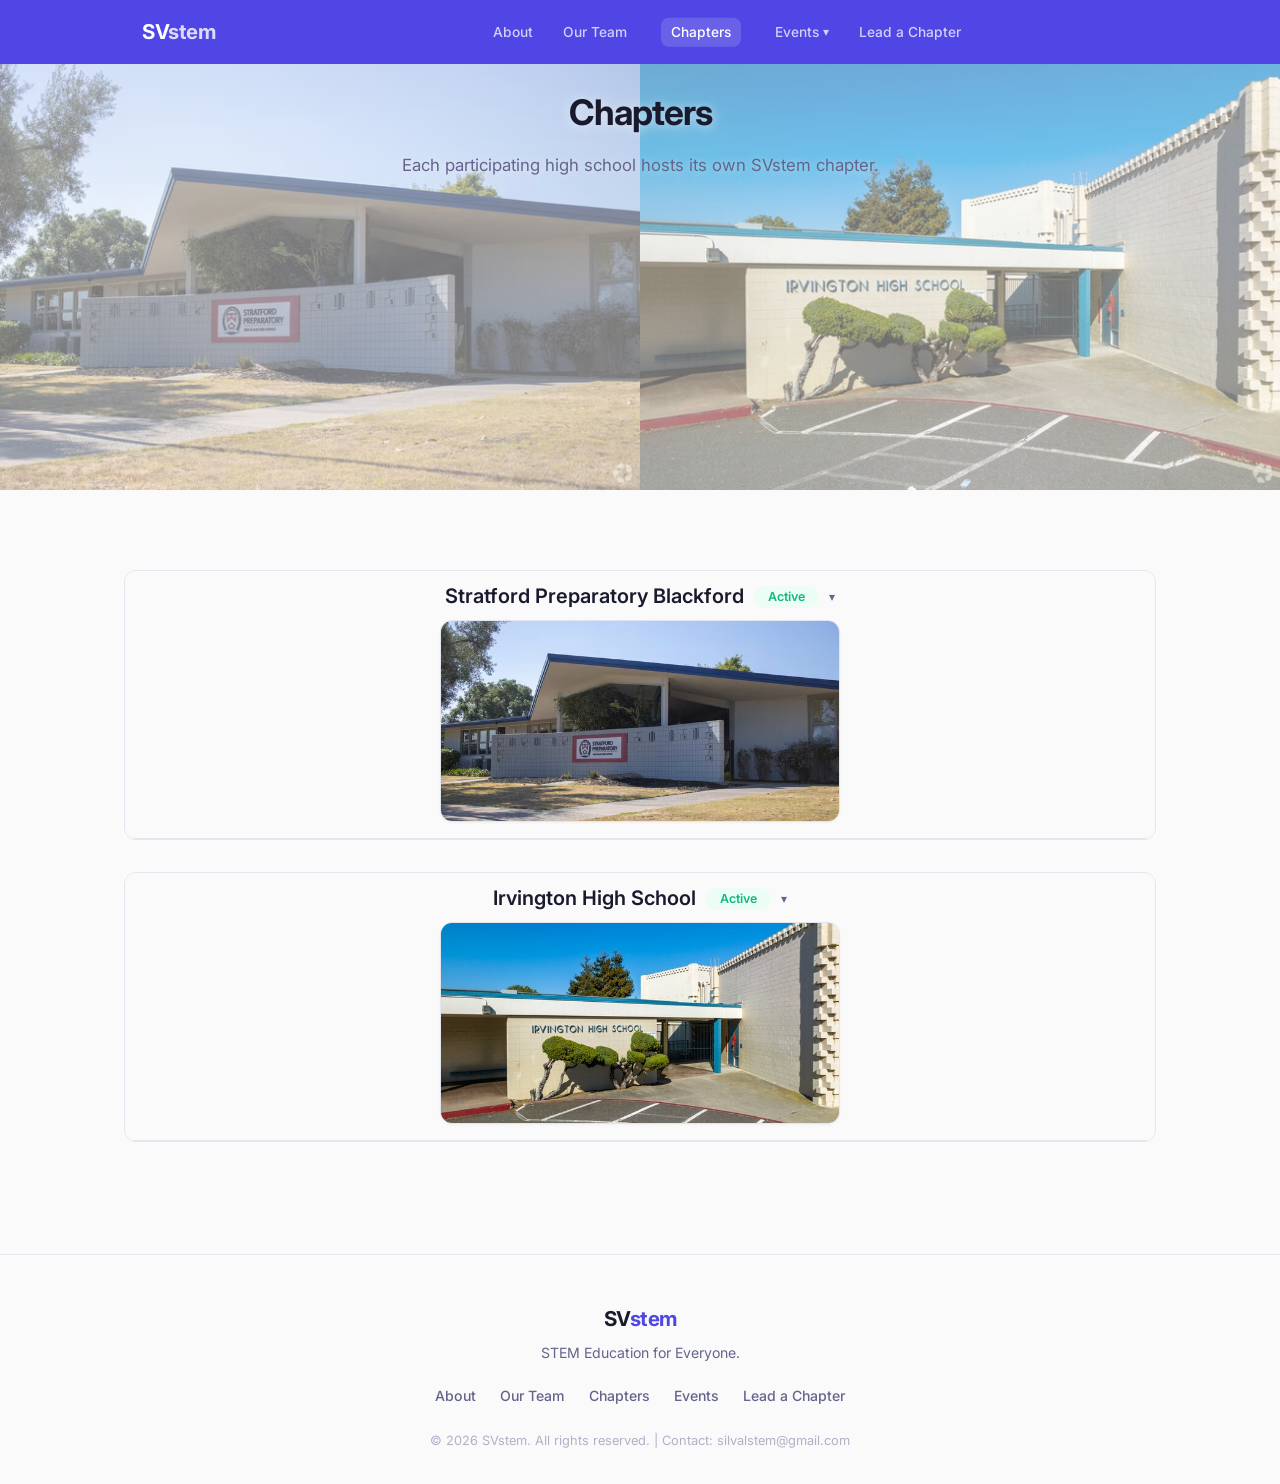
==== commit 2d3263c2: "add pictures" ====
--- a/chapters.html
+++ b/chapters.html
@@ -32,7 +32,6 @@
             <div class="nav-dropdown">
               <a href="events.html" class="dropdown-trigger">Events <span class="dropdown-arrow">▾</span></a>
               <ul class="dropdown-menu">
-                <li><a href="event-filler.html">Filler Event — Jan 1, 2100</a></li>
               </ul>
             </div>
             <a href="lead-a-chapter.html">Lead a Chapter</a>
--- a/styles.css
+++ b/styles.css
@@ -195,13 +195,49 @@
 /* --- Hero --- */
 .hero {
   position: relative;
-  min-height: 85vh;
-  display: flex;
-  align-items: center;
-  padding: calc(var(--nav-height) + 48px) 24px 80px;
+  overflow: hidden;
+  background-image: url('data/aboutbg.jpg');
+  background-size: cover;
+  background-position: center 30%;
+  background-attachment: fixed;
+}
+
+.hero-inner {
   max-width: 1080px;
   margin: 0 auto;
-  overflow: hidden;
+  padding: calc(var(--nav-height) + 48px) 24px 80px;
+  display: flex;
+  align-items: center;
+  min-height: 85vh;
+  position: relative;
+  z-index: 1;
+}
+
+/* Horizontal gradient: readable on left, photo clearly visible on right */
+.hero::before {
+  content: '';
+  position: absolute;
+  inset: 0;
+  background: linear-gradient(
+    100deg,
+    rgba(250, 250, 250, 0.82) 20%,
+    rgba(250, 250, 250, 0.42) 55%,
+    rgba(250, 250, 250, 0.12) 100%
+  );
+  z-index: 0;
+}
+
+/* Bottom fade for smooth scroll transition into next section */
+.hero::after {
+  content: '';
+  position: absolute;
+  bottom: 0;
+  left: 0;
+  right: 0;
+  height: 100px;
+  background: linear-gradient(to bottom, transparent, var(--color-bg));
+  z-index: 0;
+  pointer-events: none;
 }
 
 .hero-content {
@@ -237,6 +273,7 @@
   transform: translateY(-50%);
   width: 400px;
   height: 400px;
+  z-index: 1;
 }
 
 .hero-shape {
@@ -330,8 +367,75 @@
 
 /* --- Page Header --- */
 .page-header {
-  padding: calc(var(--nav-height) + 56px) 0 40px;
+  padding: calc(var(--nav-height) + 56px) 0 56px;
   text-align: center;
+  position: relative;
+}
+
+.page-header::before {
+  content: '';
+  position: absolute;
+  inset: 0;
+  background: rgba(250, 250, 250, 0.44);
+  z-index: 0;
+}
+
+.page-header .container {
+  position: relative;
+  z-index: 1;
+}
+
+/* Lead a Chapter — tall single background */
+#lead-header {
+  padding: calc(var(--nav-height) + 200px) 0 240px;
+  background-image: url('data/leadachapterbg.jpg');
+  background-size: cover;
+  background-position: center 70%;
+  background-attachment: fixed;
+}
+
+/* Chapters — two school photos side by side at full natural height */
+#chapters-header {
+  /* 33.3vw = natural image height when each photo is 50vw wide (aspect 650×433) */
+  min-height: calc(var(--nav-height) + 33.3vw);
+  padding: calc(var(--nav-height) + 20px) 0 28px;
+  overflow: hidden;
+}
+
+#chapters-header::before {
+  content: '';
+  position: absolute;
+  top: 0;
+  left: 0;
+  bottom: 0;
+  right: auto;
+  width: 50%;
+  background-image:
+    linear-gradient(rgba(250, 250, 250, 0.44), rgba(250, 250, 250, 0.44)),
+    url('data/stratford-prep.jpg');
+  /* 100% auto = full pseudo-element width, proportional height → no crop */
+  background-size: 100% auto;
+  /* anchor to bottom so image sits flush below the nav bar */
+  background-position: bottom center;
+  background-repeat: no-repeat;
+  z-index: 0;
+}
+
+#chapters-header::after {
+  content: '';
+  position: absolute;
+  top: 0;
+  right: 0;
+  bottom: 0;
+  left: auto;
+  width: 50%;
+  background-image:
+    linear-gradient(rgba(250, 250, 250, 0.44), rgba(250, 250, 250, 0.44)),
+    url('data/irvington.jpg');
+  background-size: 100% auto;
+  background-position: bottom center;
+  background-repeat: no-repeat;
+  z-index: 0;
 }
 
 .page-title {
@@ -339,6 +443,11 @@
   font-weight: 700;
   letter-spacing: -1px;
   margin-bottom: 12px;
+  text-shadow: 0 1px 12px rgba(250, 250, 250, 0.7);
+}
+
+.page-description {
+  text-shadow: 0 1px 8px rgba(250, 250, 250, 0.6);
 }
 
 .page-description {
@@ -436,6 +545,18 @@
   font-weight: 700;
   font-size: 1.1rem;
   margin: 0 auto 20px;
+}
+
+.team-photo {
+  width: 88px;
+  height: 88px;
+  border-radius: 50%;
+  margin: 0 auto 20px;
+  border: 2px solid var(--color-border);
+  box-shadow: var(--shadow-sm);
+  background-size: cover;
+  background-position: center;
+  background-repeat: no-repeat;
 }
 
 .team-name {
@@ -1189,6 +1310,11 @@
 
 /* --- Responsive --- */
 @media (max-width: 768px) {
+  .hero,
+  #lead-header {
+    background-attachment: scroll;
+  }
+
   .nav-container {
     justify-content: space-between;
     padding-left: 20px;
@@ -1251,7 +1377,7 @@
     width: 100%;
   }
 
-  .hero {
+  .hero-inner {
     min-height: auto;
     padding: calc(var(--nav-height) + 48px) 24px 64px;
   }
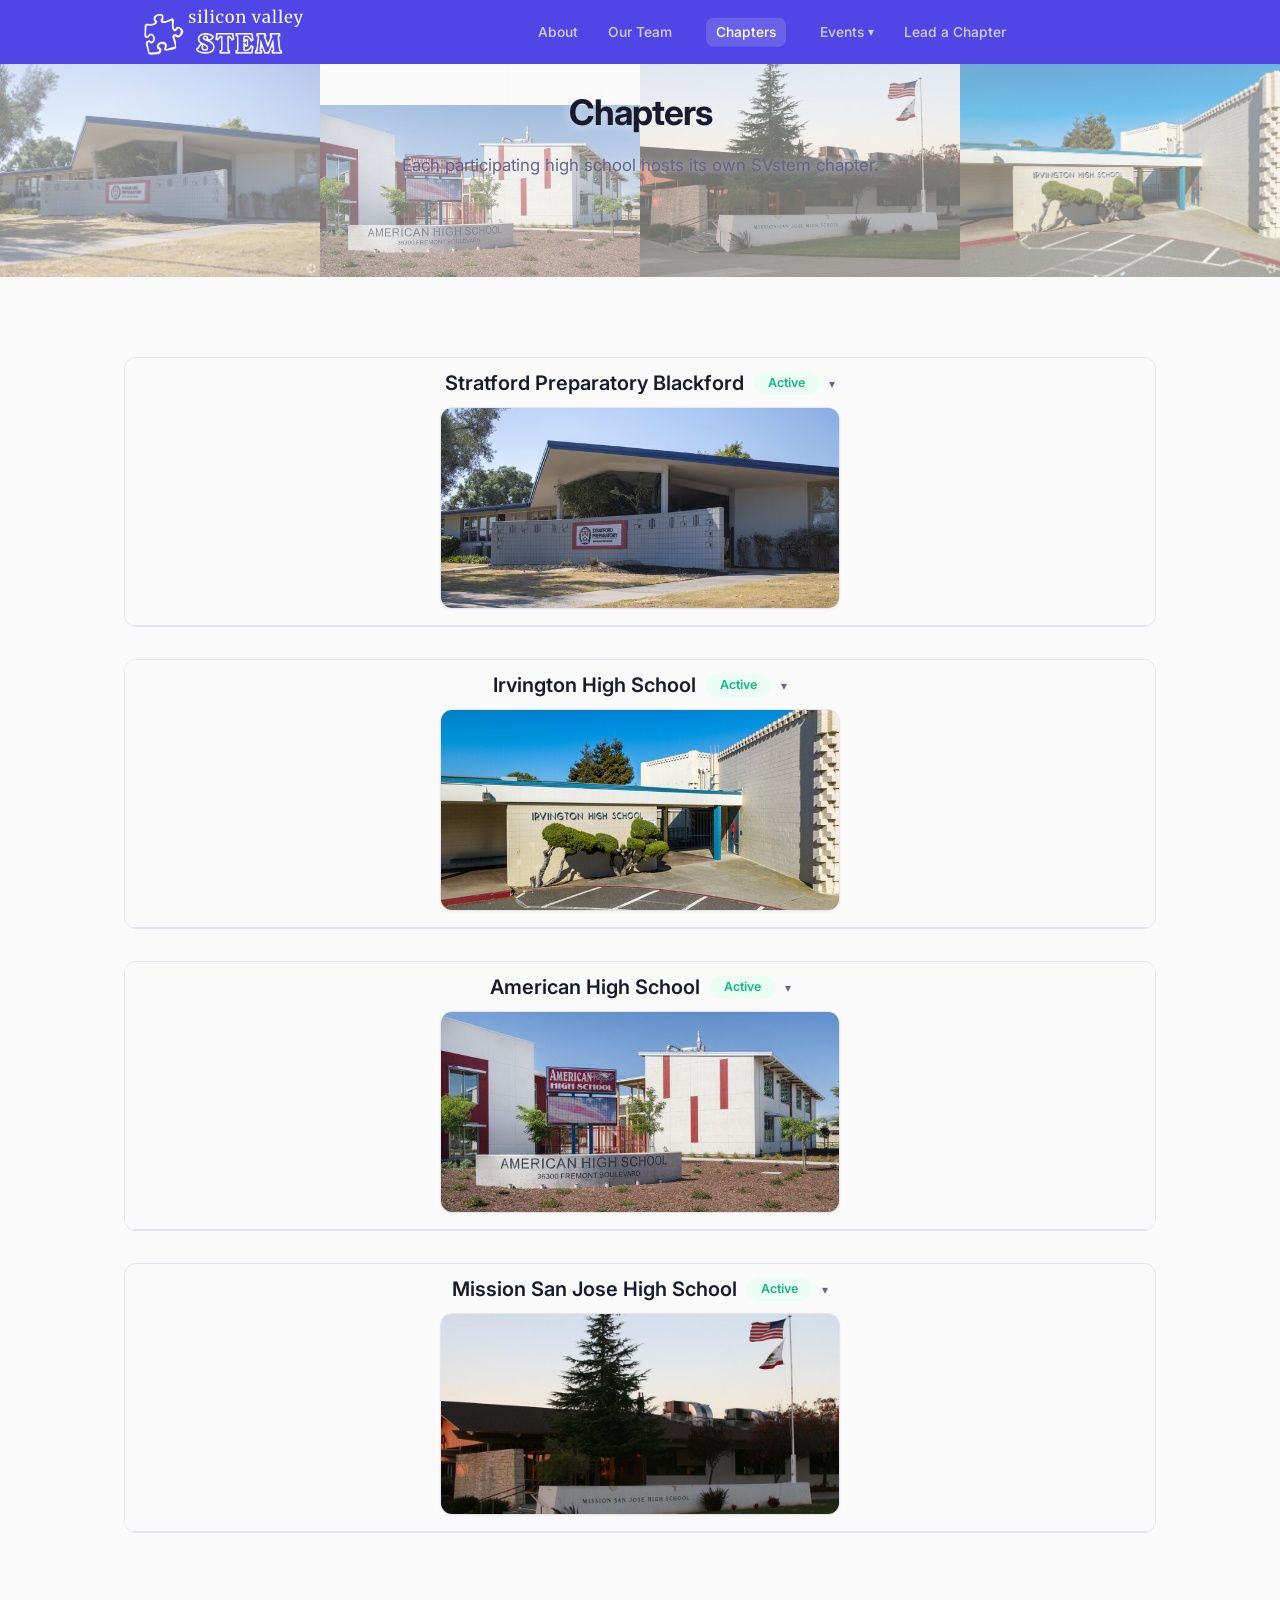
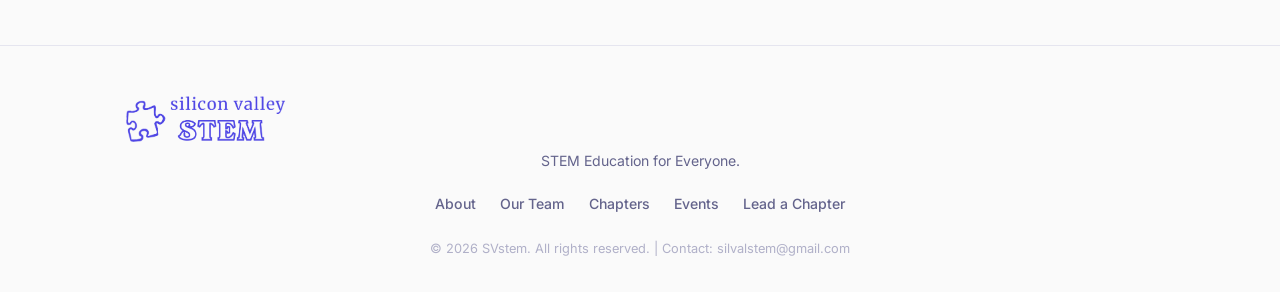
==== commit c9f127a8: "update site with new info" ====
--- a/chapters.html
+++ b/chapters.html
@@ -13,7 +13,7 @@
 <body>
   <nav id="main-nav">
     <div class="nav-container">
-      <a href="index.html" class="nav-logo">SV<span class="logo-accent">stem</span></a>
+      <a href="index.html" class="nav-logo"><img src="data/logo.png" alt="Silicon Valley STEM"></a>
       <button class="nav-toggle" id="nav-toggle" aria-label="Toggle navigation">
         <span></span><span></span><span></span>
       </button>
@@ -71,19 +71,19 @@
               <h3>Chapter Board</h3>
               <div class="chapter-board">
                 <div class="board-member">
-                  <div class="board-avatar">AL</div>
+                  <div class="board-avatar-photo" style="background-image: url('data/alanlin.png')" role="img" aria-label="Alan Lin"></div>
                   <div>
                     <p class="board-name">Alan Lin</p>
                     <p class="board-role">Head of Board</p>
                   </div>
                 </div>
-              </div>
-            </div>
-            <div class="chapter-section">
-              <h3>Past Events</h3>
-              <div class="empty-state">
-                <div class="empty-icon">📋</div>
-                <p>No past events yet. Stay tuned!</p>
+                <div class="board-member">
+                  <div class="board-avatar">EN</div>
+                  <div>
+                    <p class="board-name">Ethan Nguyen</p>
+                    <p class="board-role">Head of Board</p>
+                  </div>
+                </div>
               </div>
             </div>
           </div>
@@ -109,7 +109,7 @@
               <h3>Chapter Board</h3>
               <div class="chapter-board">
                 <div class="board-member">
-                  <div class="board-avatar">JW</div>
+                  <div class="board-avatar-photo" style="background-image: url('data/jeffreywu.png')" role="img" aria-label="Jeffrey Wu"></div>
                   <div>
                     <p class="board-name">Jeffrey Wu</p>
                     <p class="board-role">Head of Board</p>
@@ -117,11 +117,66 @@
                 </div>
               </div>
             </div>
-            <div class="chapter-section">
-              <h3>Past Events</h3>
-              <div class="empty-state">
-                <div class="empty-icon">📋</div>
-                <p>No past events yet. Stay tuned!</p>
+          </div>
+        </div>
+
+        <div class="chapter-card" id="chapter-american">
+          <div class="chapter-top">
+            <div class="chapter-top-inner">
+              <h2 class="chapter-name-heading">
+                <button type="button" class="chapter-name-toggle" id="chapter-american-toggle" aria-expanded="false" aria-controls="chapter-american-body">
+                  <span class="chapter-name">American High School</span>
+                  <span class="chapter-badge">Active</span>
+                  <span class="chapter-name-chevron" aria-hidden="true">▾</span>
+                </button>
+              </h2>
+              <div class="chapter-photo-frame">
+                <img class="chapter-photo" src="data/american-high.jpg" alt="American High School campus" loading="lazy">
+              </div>
+            </div>
+          </div>
+          <div class="chapter-sections" id="chapter-american-body" hidden>
+            <div class="chapter-section">
+              <h3>Chapter Board</h3>
+              <div class="chapter-board">
+                <div class="board-member">
+                  <div class="board-avatar-photo" style="background-image: url('data/nathanzhang.png')" role="img" aria-label="Nathan Zhang"></div>
+                  <div>
+                    <p class="board-name">Nathan Zhang</p>
+                    <p class="board-role">Head of Board</p>
+                  </div>
+                </div>
+              </div>
+            </div>
+          </div>
+        </div>
+
+        <div class="chapter-card" id="chapter-mission">
+          <div class="chapter-top">
+            <div class="chapter-top-inner">
+              <h2 class="chapter-name-heading">
+                <button type="button" class="chapter-name-toggle" id="chapter-mission-toggle" aria-expanded="false" aria-controls="chapter-mission-body">
+                  <span class="chapter-name">Mission San Jose High School</span>
+                  <span class="chapter-badge">Active</span>
+                  <span class="chapter-name-chevron" aria-hidden="true">▾</span>
+                </button>
+              </h2>
+              <div class="chapter-photo-frame">
+                <img class="chapter-photo" src="data/mission-san-jose.jpg" alt="Mission San Jose High School campus" loading="lazy">
+              </div>
+            </div>
+          </div>
+          <div class="chapter-sections" id="chapter-mission-body" hidden>
+            <div class="chapter-section">
+              <h3>Chapter Board</h3>
+              <div class="chapter-board">
+                <div class="board-member">
+                  <div class="board-avatar-photo" style="background-image: url('data/minluzhao.png')" role="img" aria-label="Minlu Zhao"></div>
+                  <div>
+                    <p class="board-name">Minlu Zhao</p>
+                    <p class="board-role">Head of Board</p>
+                  </div>
+                </div>
               </div>
             </div>
           </div>
@@ -133,7 +188,7 @@
   <footer id="main-footer">
     <div class="container footer-content">
       <div class="footer-brand">
-        <span class="nav-logo">SV<span class="logo-accent">stem</span></span>
+        <span class="nav-logo"><img src="data/logo-footer.png" alt="Silicon Valley STEM"></span>
         <p>STEM Education for Everyone.</p>
       </div>
       <div class="footer-links">
--- a/styles.css
+++ b/styles.css
@@ -101,6 +101,13 @@
   margin-right: clamp(22px, 3vw, 40px);
 }
 
+.nav-logo img {
+  display: block;
+  height: 50px;
+  width: auto;
+  border-radius: 8px;
+}
+
 .logo-accent {
   color: rgba(255, 255, 255, 0.8);
 }
@@ -396,8 +403,8 @@
 
 /* Chapters — two school photos side by side at full natural height */
 #chapters-header {
-  /* 33.3vw = natural image height when each photo is 50vw wide (aspect 650×433) */
-  min-height: calc(var(--nav-height) + 33.3vw);
+  /* 16.65vw = natural image height when each of 4 photos is 25vw wide (aspect 650×433) */
+  min-height: calc(var(--nav-height) + 16.65vw);
   padding: calc(var(--nav-height) + 20px) 0 28px;
   overflow: hidden;
 }
@@ -408,32 +415,29 @@
   top: 0;
   left: 0;
   bottom: 0;
-  right: auto;
-  width: 50%;
+  right: 0;
+  width: 100%;
+  /* Four-school montage: each campus photo fills one quarter of the width */
   background-image:
     linear-gradient(rgba(250, 250, 250, 0.44), rgba(250, 250, 250, 0.44)),
-    url('data/stratford-prep.jpg');
-  /* 100% auto = full pseudo-element width, proportional height → no crop */
-  background-size: 100% auto;
-  /* anchor to bottom so image sits flush below the nav bar */
-  background-position: bottom center;
-  background-repeat: no-repeat;
-  z-index: 0;
-}
-
-#chapters-header::after {
-  content: '';
-  position: absolute;
-  top: 0;
-  right: 0;
-  bottom: 0;
-  left: auto;
-  width: 50%;
-  background-image:
-    linear-gradient(rgba(250, 250, 250, 0.44), rgba(250, 250, 250, 0.44)),
+    url('data/stratford-prep.jpg'),
+    url('data/american-high.jpg'),
+    url('data/mission-san-jose.jpg'),
     url('data/irvington.jpg');
-  background-size: 100% auto;
-  background-position: bottom center;
+  /* gradient covers the whole area; each photo is 25% wide, proportional height */
+  background-size:
+    100% 100%,
+    25% auto,
+    25% auto,
+    25% auto,
+    25% auto;
+  /* anchor each photo to the bottom, distributed left → right */
+  background-position:
+    center,
+    left bottom,
+    33.333% bottom,
+    66.666% bottom,
+    right bottom;
   background-repeat: no-repeat;
   z-index: 0;
 }
@@ -568,7 +572,18 @@
 .team-role {
   color: var(--color-text-secondary);
   font-size: 0.88rem;
-  margin-bottom: 14px;
+  margin-bottom: 8px;
+}
+
+.team-tag {
+  display: inline-block;
+  background: var(--color-accent-bg);
+  color: var(--color-accent);
+  font-size: 0.72rem;
+  font-weight: 600;
+  padding: 3px 10px;
+  border-radius: 999px;
+  letter-spacing: 0.3px;
 }
 
 .team-email {
@@ -743,6 +758,17 @@
   font-weight: 700;
   font-size: 0.85rem;
   flex-shrink: 0;
+}
+
+.board-avatar-photo {
+  width: 42px;
+  height: 42px;
+  border-radius: 50%;
+  background-size: cover;
+  background-position: center;
+  background-repeat: no-repeat;
+  flex-shrink: 0;
+  border: 1px solid var(--color-border);
 }
 
 .board-name {
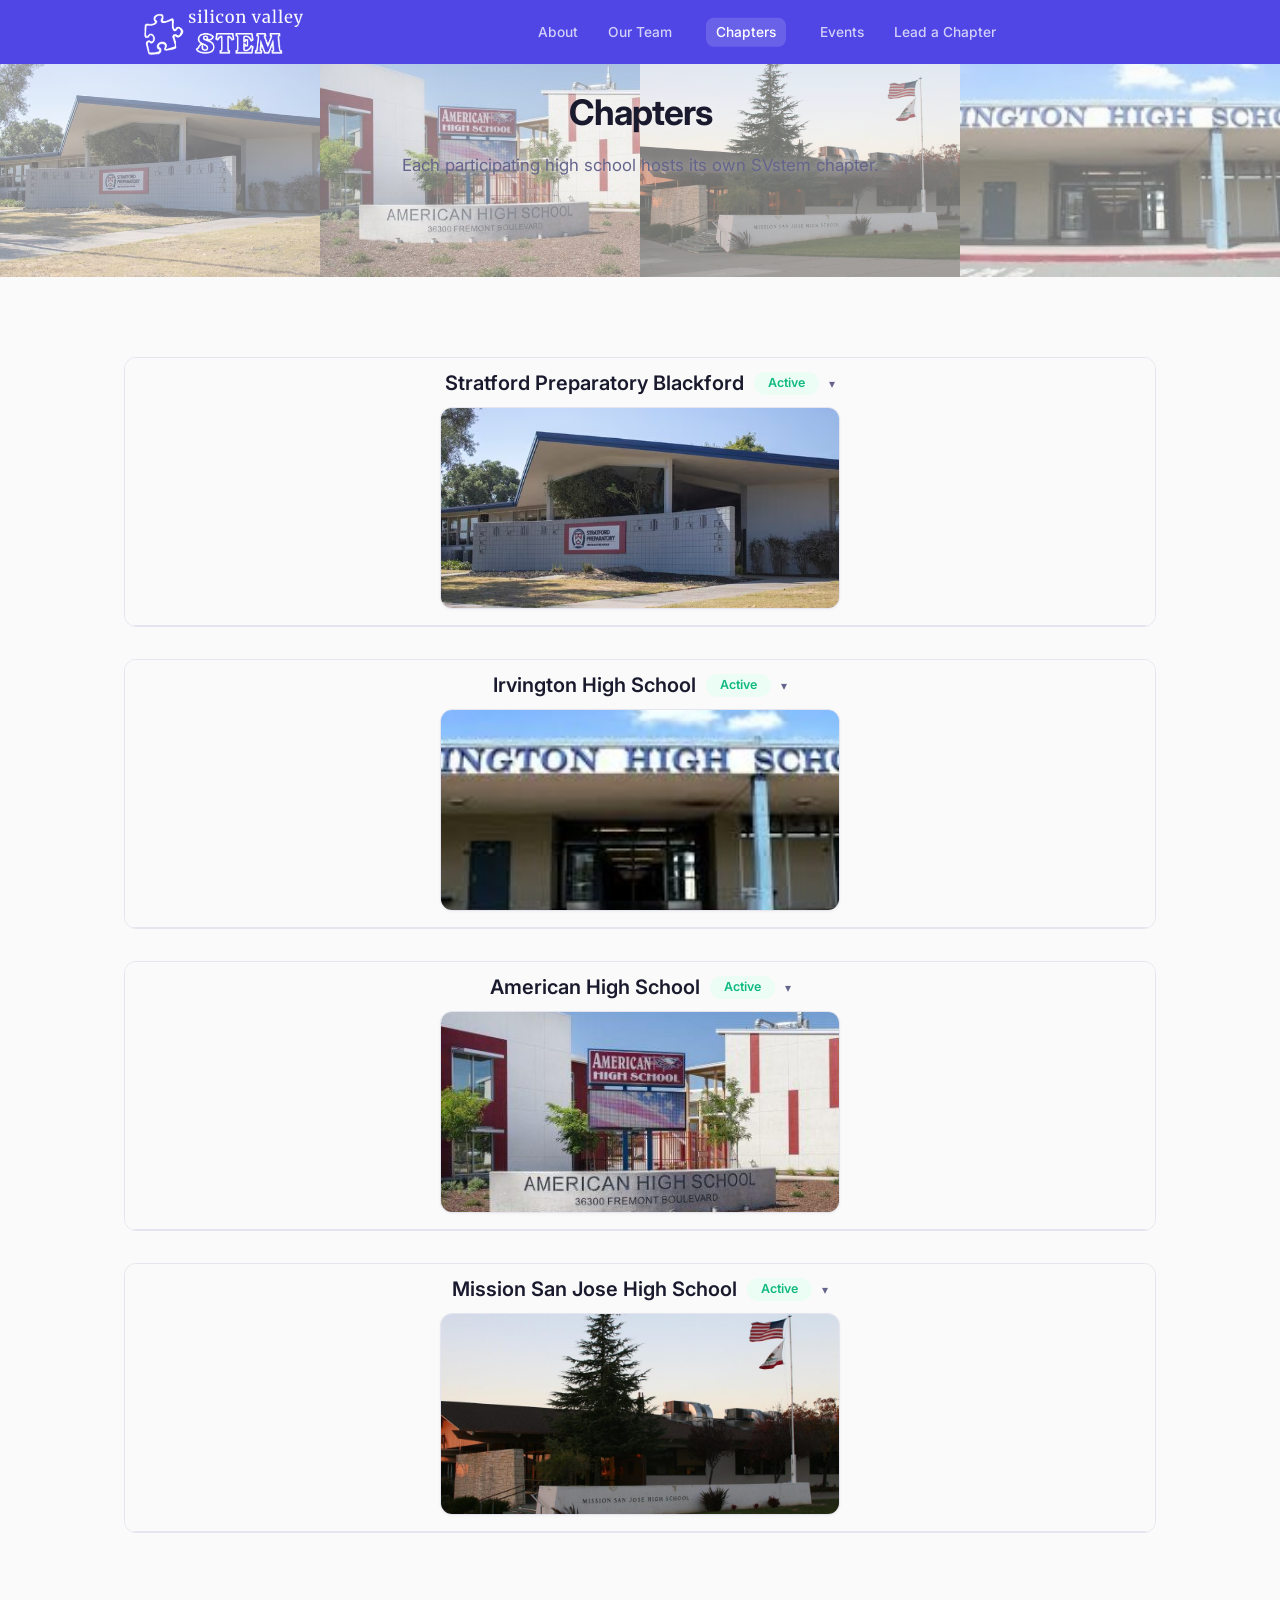
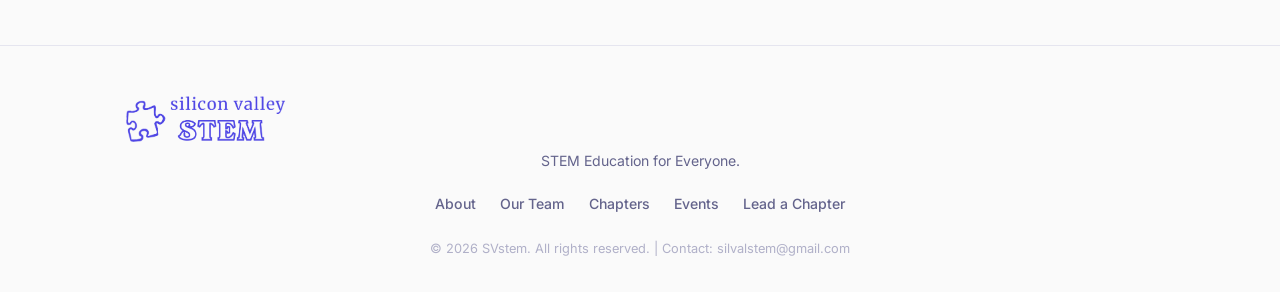
==== commit 0e0d9a4b: "forgot to add" ====
--- a/chapters.html
+++ b/chapters.html
@@ -29,11 +29,7 @@
         </li>
         <li class="nav-links-group nav-links-group-end">
           <div class="nav-links-row">
-            <div class="nav-dropdown">
-              <a href="events.html" class="dropdown-trigger">Events <span class="dropdown-arrow">▾</span></a>
-              <ul class="dropdown-menu">
-              </ul>
-            </div>
+            <a href="events.html">Events</a>
             <a href="lead-a-chapter.html">Lead a Chapter</a>
           </div>
         </li>
--- a/styles.css
+++ b/styles.css
@@ -399,6 +399,26 @@
   background-size: cover;
   background-position: center 70%;
   background-attachment: fixed;
+}
+
+/* Our Team — CRYP group photo banner */
+#team-header {
+  padding: calc(var(--nav-height) + 200px) 0 200px;
+  background-image: url('data/cryp4.jpg');
+  background-size: cover;
+  background-position: center 40%;
+}
+
+/* Events — Scratch workshop banner (darker photo → stronger overlay) */
+#events-header {
+  padding: calc(var(--nav-height) + 200px) 0 200px;
+  background-image: url('data/scratchworkshop1.jpeg');
+  background-size: cover;
+  background-position: center 45%;
+}
+
+#events-header::before {
+  background: rgba(250, 250, 250, 0.62);
 }
 
 /* Chapters — two school photos side by side at full natural height */
@@ -877,10 +897,6 @@
   color: #d1d1e0;
 }
 
-/* Events page — compact calendar (leave room for list below) */
-#events-header.page-header {
-  padding-bottom: 0;
-}
 
 #events-calendar.section {
   padding: 16px 0 32px;
@@ -929,156 +945,6 @@
 
 #events-listing.section {
   padding-top: 48px;
-}
-
-/* --- Nav Dropdown --- */
-.nav-dropdown {
-  position: relative;
-}
-
-.dropdown-trigger {
-  display: flex;
-  align-items: center;
-  gap: 4px;
-}
-
-.dropdown-arrow {
-  font-size: 0.75rem;
-  transition: transform 0.2s ease;
-}
-
-.dropdown-menu {
-  position: absolute;
-  top: 100%;
-  left: 50%;
-  min-width: 240px;
-  background: var(--color-surface);
-  border: 1px solid var(--color-border);
-  border-radius: var(--radius-sm);
-  box-shadow: var(--shadow-md);
-  list-style: none;
-  padding: 8px 0;
-  opacity: 0;
-  visibility: hidden;
-  transform: translate(-50%, 4px);
-  transition: opacity 0.2s ease, transform 0.2s ease, visibility 0.2s ease;
-  z-index: 200;
-}
-
-.nav-dropdown:hover .dropdown-menu,
-.nav-dropdown.open .dropdown-menu {
-  opacity: 1;
-  visibility: visible;
-  transform: translate(-50%, 0);
-}
-
-.nav-dropdown:hover .dropdown-arrow {
-  transform: rotate(180deg);
-}
-
-.dropdown-menu li a {
-  display: block;
-  padding: 10px 20px;
-  font-size: 0.88rem;
-  font-weight: 500;
-  color: var(--color-text-secondary);
-  transition: color var(--transition), background var(--transition);
-  white-space: nowrap;
-}
-
-.dropdown-menu li a:hover,
-.dropdown-menu li a.active {
-  color: var(--color-accent);
-  background: var(--color-accent-bg);
-}
-
-/* --- Events Listing Cards --- */
-.events-list {
-  display: grid;
-  gap: 16px;
-}
-
-.event-card {
-  display: flex;
-  align-items: center;
-  gap: 24px;
-  padding: 24px 28px;
-  background: var(--color-surface);
-  border: 1px solid var(--color-border);
-  border-radius: var(--radius);
-  text-decoration: none;
-  transition: box-shadow var(--transition), transform var(--transition);
-}
-
-.event-card:hover {
-  box-shadow: var(--shadow-md);
-  transform: translateY(-2px);
-}
-
-.event-card-date {
-  display: flex;
-  flex-direction: column;
-  align-items: center;
-  min-width: 56px;
-  padding: 12px 8px;
-  background: var(--color-accent-bg);
-  border-radius: var(--radius-sm);
-  flex-shrink: 0;
-}
-
-.event-card-month {
-  font-size: 0.72rem;
-  font-weight: 700;
-  text-transform: uppercase;
-  letter-spacing: 0.5px;
-  color: var(--color-accent);
-}
-
-.event-card-day {
-  font-size: 1.4rem;
-  font-weight: 700;
-  line-height: 1.1;
-  color: var(--color-text);
-}
-
-.event-card-year {
-  font-size: 0.7rem;
-  color: var(--color-text-secondary);
-}
-
-.event-card-info {
-  flex: 1;
-  min-width: 0;
-}
-
-.event-card-title {
-  font-size: 1.1rem;
-  font-weight: 600;
-  margin-bottom: 6px;
-  color: var(--color-text);
-}
-
-.event-card-desc {
-  font-size: 0.9rem;
-  color: var(--color-text-secondary);
-  line-height: 1.5;
-  display: -webkit-box;
-  -webkit-line-clamp: 2;
-  line-clamp: 2;
-  -webkit-box-orient: vertical;
-  overflow: hidden;
-}
-
-.event-card-arrow {
-  font-size: 1.2rem;
-  color: var(--color-text-secondary);
-  flex-shrink: 0;
-  transition: transform var(--transition), color var(--transition);
-}
-
-.event-card:hover .event-card-arrow {
-  transform: translateX(4px);
-  color: var(--color-accent);
 }
 
 /* --- Event Detail Page --- */
@@ -1449,37 +1315,9 @@
     grid-template-columns: repeat(auto-fill, minmax(200px, 1fr));
   }
 
-  .dropdown-menu {
-    position: static;
-    box-shadow: none;
-    border: none;
-    padding: 0 0 0 16px;
-    opacity: 0;
-    visibility: hidden;
-    max-height: 0;
-    transform: none;
-    transition: opacity 0.2s ease, max-height 0.3s ease, visibility 0.2s ease;
-  }
-
-  .nav-dropdown.open .dropdown-menu {
-    opacity: 1;
-    visibility: visible;
-    max-height: 200px;
-  }
-
   .event-detail-meta {
     flex-direction: column;
     align-items: flex-start;
-  }
-
-  .event-card {
-    flex-direction: column;
-    align-items: flex-start;
-    gap: 16px;
-  }
-
-  .event-card-arrow {
-    display: none;
   }
 
   .lead-grid {
@@ -1505,3 +1343,153 @@
   opacity: 1;
   transform: translateY(0);
 }
+
+/* --- Events list --- */
+.events-list {
+  display: flex;
+  flex-direction: column;
+  gap: 28px;
+}
+
+.event-card {
+  background: var(--color-surface);
+  border: 1px solid var(--color-border);
+  border-radius: var(--radius);
+  box-shadow: var(--shadow-sm);
+  padding: 24px;
+}
+
+.event-head {
+  display: block;
+}
+
+.event-name {
+  font-size: 1.3rem;
+  font-weight: 600;
+  color: var(--color-text);
+  margin: 0;
+}
+
+.event-date-badge {
+  display: inline-block;
+  margin-top: 10px;
+  background: var(--color-accent-bg);
+  color: var(--color-accent);
+  font-size: 0.85rem;
+  font-weight: 600;
+  padding: 5px 14px;
+  border-radius: 999px;
+  white-space: nowrap;
+}
+
+.event-location {
+  margin-top: 8px;
+  font-size: 0.9rem;
+  font-weight: 500;
+  color: var(--color-text-secondary);
+}
+
+.event-location::before {
+  content: '📍 ';
+}
+
+.event-desc {
+  margin-top: 12px;
+  color: var(--color-text-secondary);
+  line-height: 1.6;
+}
+
+/* --- Event photo slideshow --- */
+.event-slideshow {
+  margin-top: 18px;
+  border-radius: var(--radius-sm);
+  overflow: hidden;
+  background: #0f0f1a;
+}
+
+.slide-viewport {
+  position: relative;
+  width: 100%;
+  height: 380px;
+  overflow: hidden;
+}
+
+.slide-track {
+  display: flex;
+  height: 100%;
+  transition: transform 0.4s ease;
+}
+
+.slide {
+  min-width: 100%;
+  width: 100%;
+  height: 100%;
+  object-fit: contain;
+  display: block;
+}
+
+.slide-arrow {
+  position: absolute;
+  top: 50%;
+  transform: translateY(-50%);
+  width: 40px;
+  height: 40px;
+  border-radius: 50%;
+  border: none;
+  cursor: pointer;
+  background: rgba(255, 255, 255, 0.85);
+  color: var(--color-text);
+  font-size: 1.5rem;
+  line-height: 1;
+  display: flex;
+  align-items: center;
+  justify-content: center;
+  box-shadow: var(--shadow-sm);
+  transition: background var(--transition);
+}
+
+.slide-arrow:hover {
+  background: #fff;
+}
+
+.slide-prev { left: 12px; }
+.slide-next { right: 12px; }
+
+.slide-dots {
+  position: absolute;
+  bottom: 12px;
+  left: 50%;
+  transform: translateX(-50%);
+  display: flex;
+  gap: 8px;
+}
+
+.slide-dot {
+  width: 9px;
+  height: 9px;
+  padding: 0;
+  border: none;
+  border-radius: 50%;
+  background: rgba(255, 255, 255, 0.5);
+  cursor: pointer;
+  transition: background var(--transition);
+}
+
+.slide-dot.active {
+  background: #fff;
+}
+
+.event-photos-empty {
+  margin-top: 18px;
+  padding: 40px 20px;
+  text-align: center;
+  color: var(--color-text-secondary);
+  background: var(--color-bg);
+  border: 1px dashed var(--color-border);
+  border-radius: var(--radius-sm);
+  font-size: 0.95rem;
+}
+
+@media (max-width: 600px) {
+  .slide-viewport { height: 260px; }
+}
